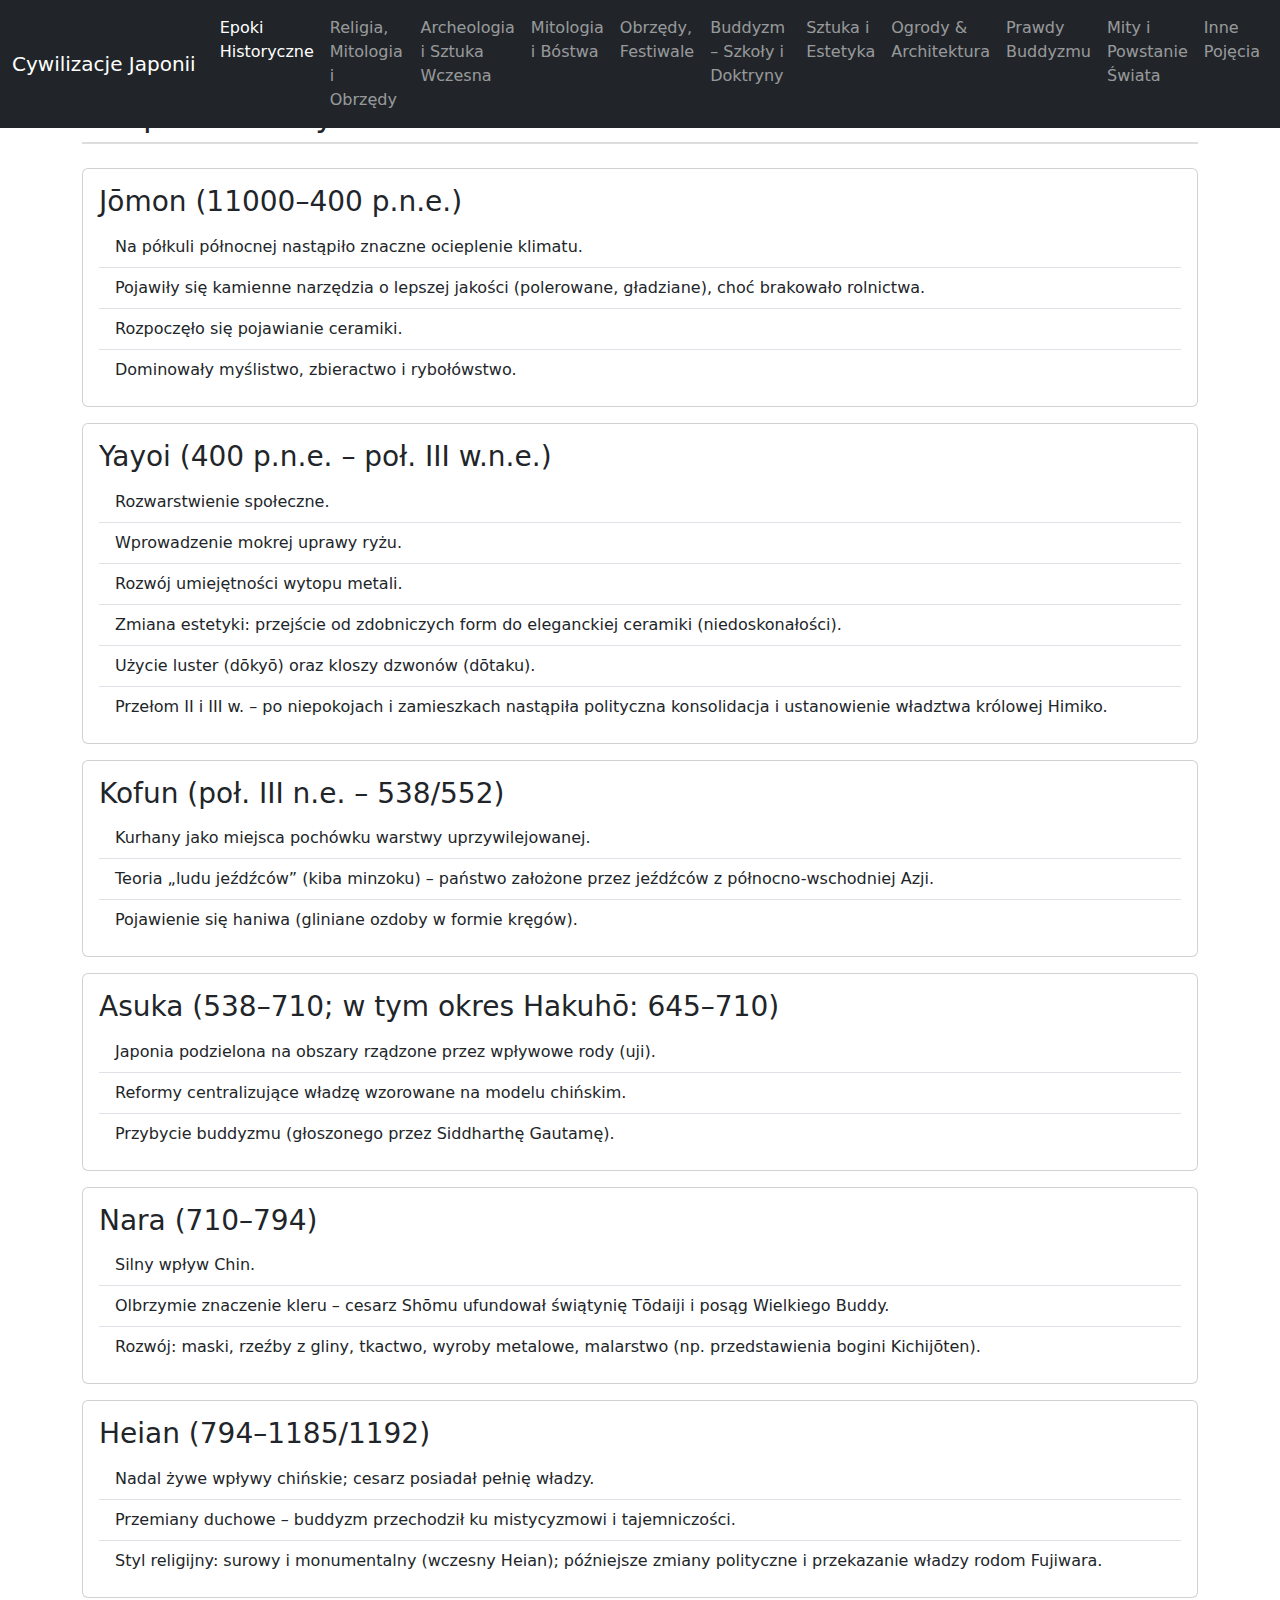
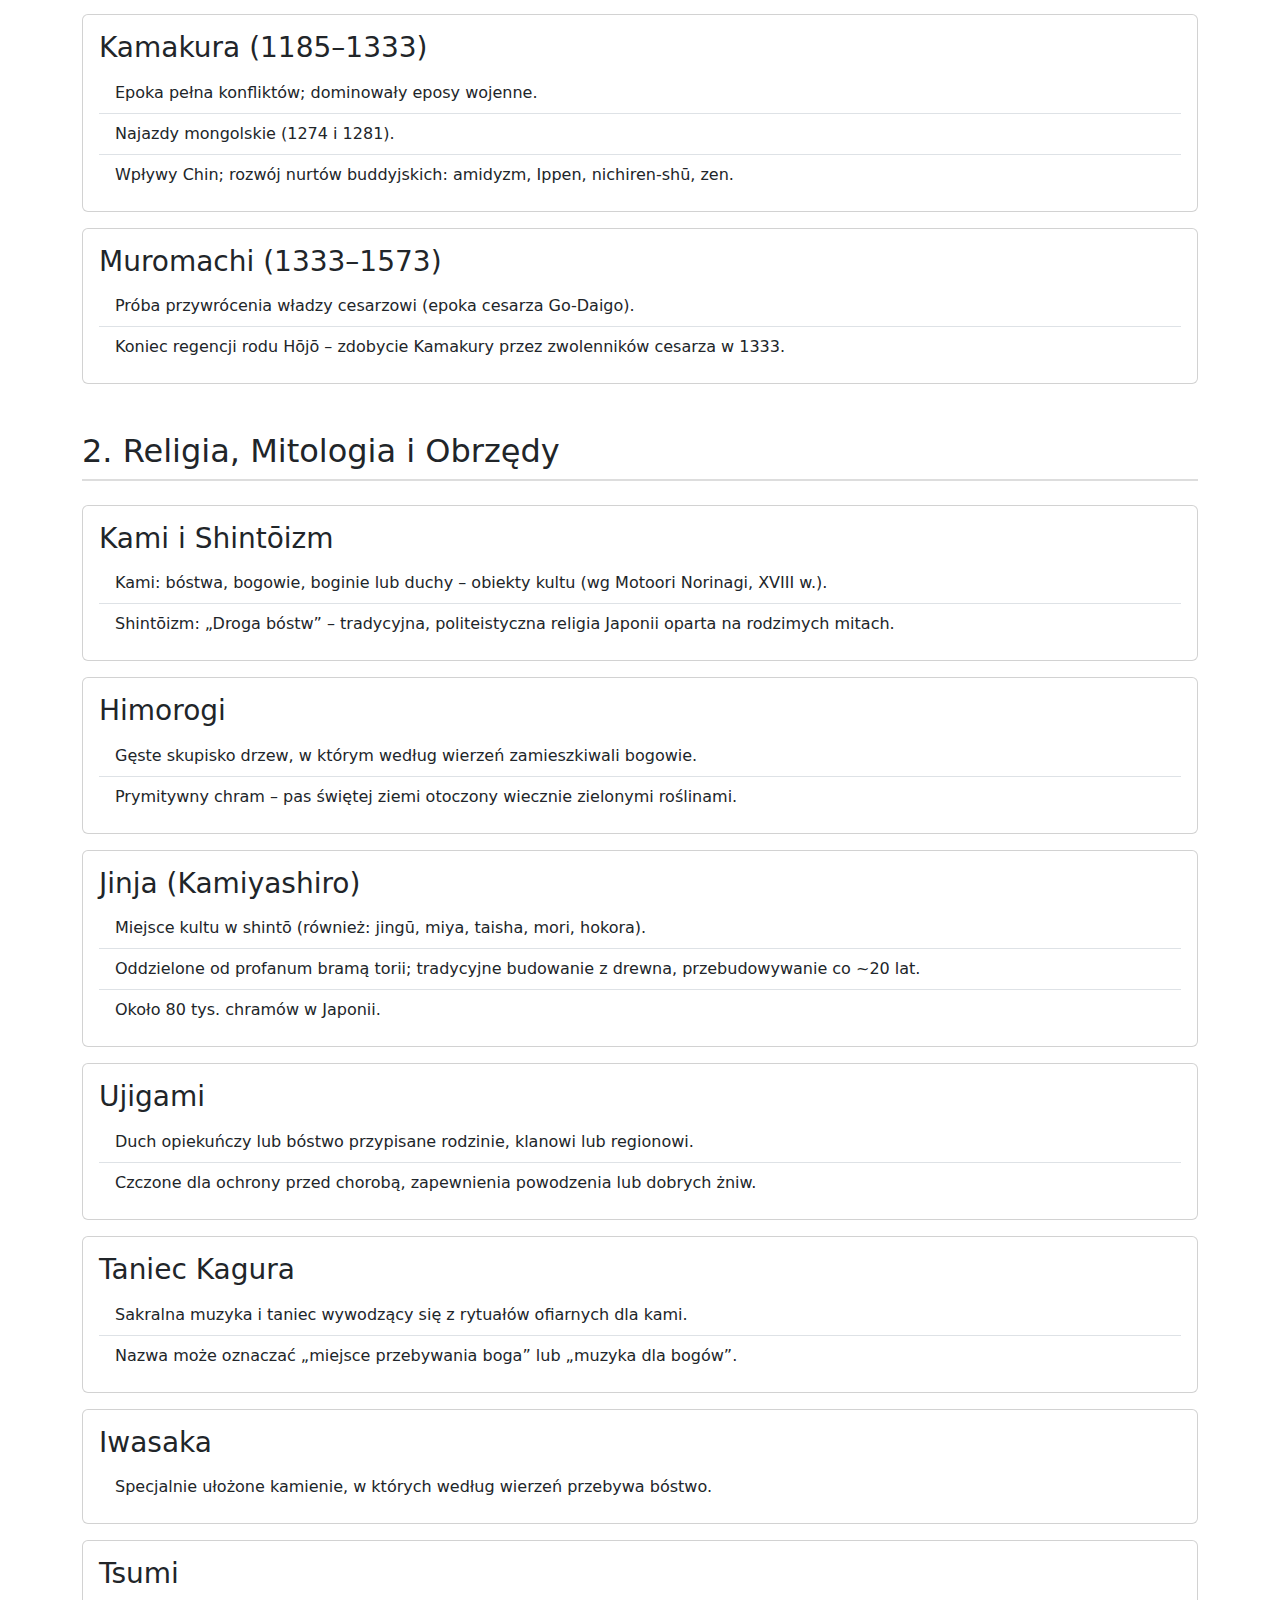
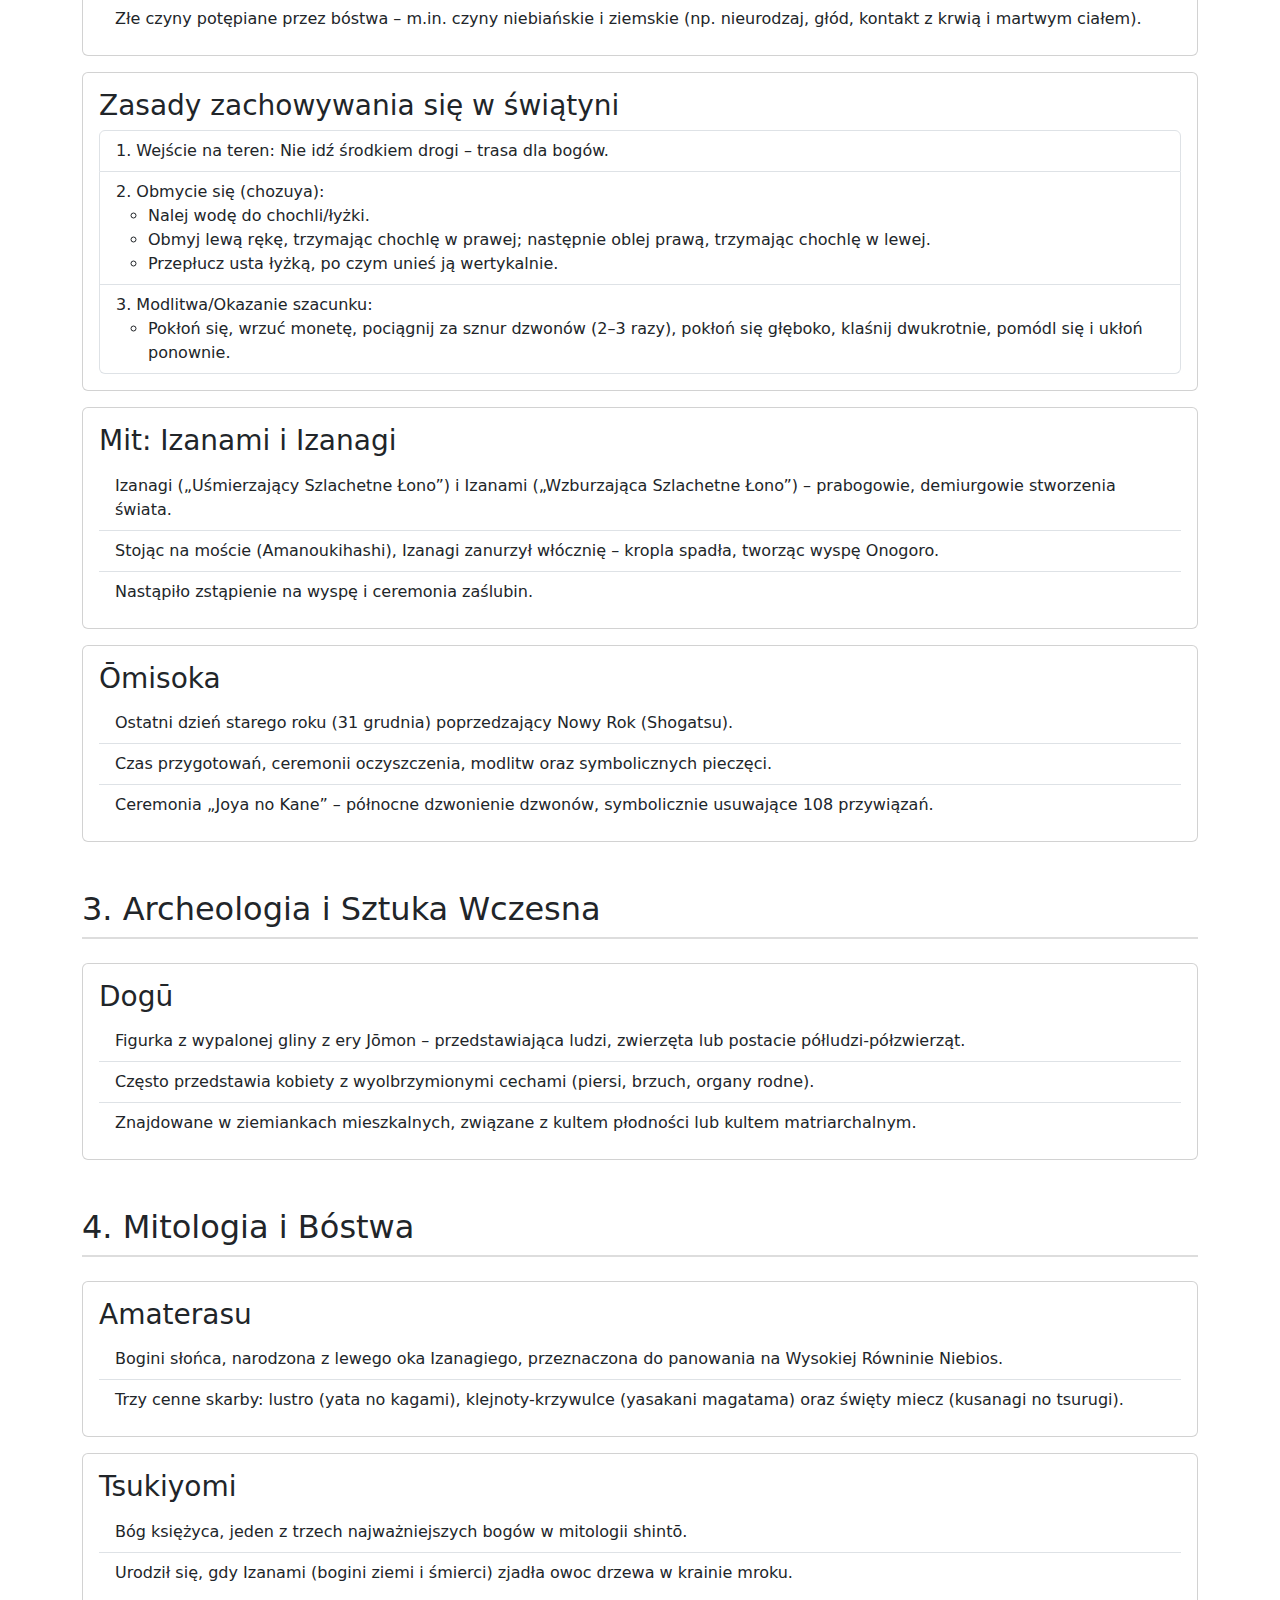
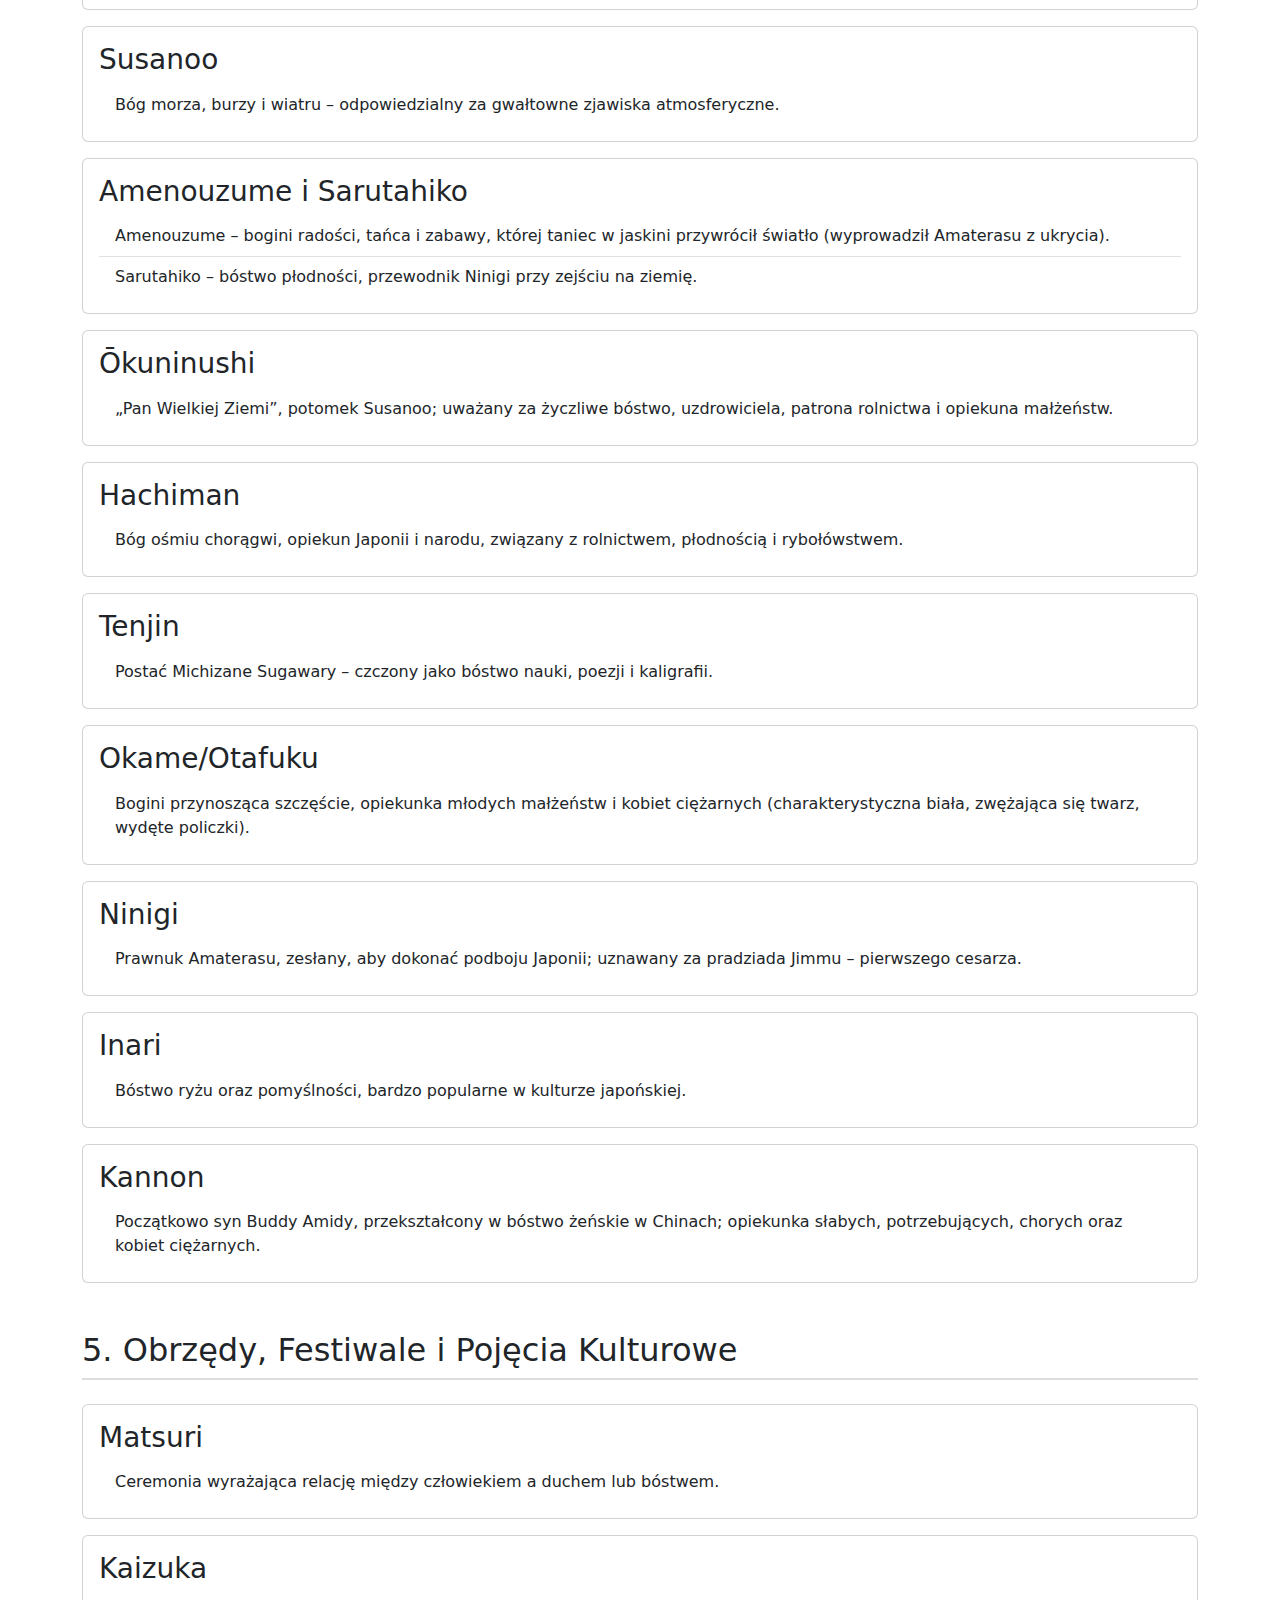
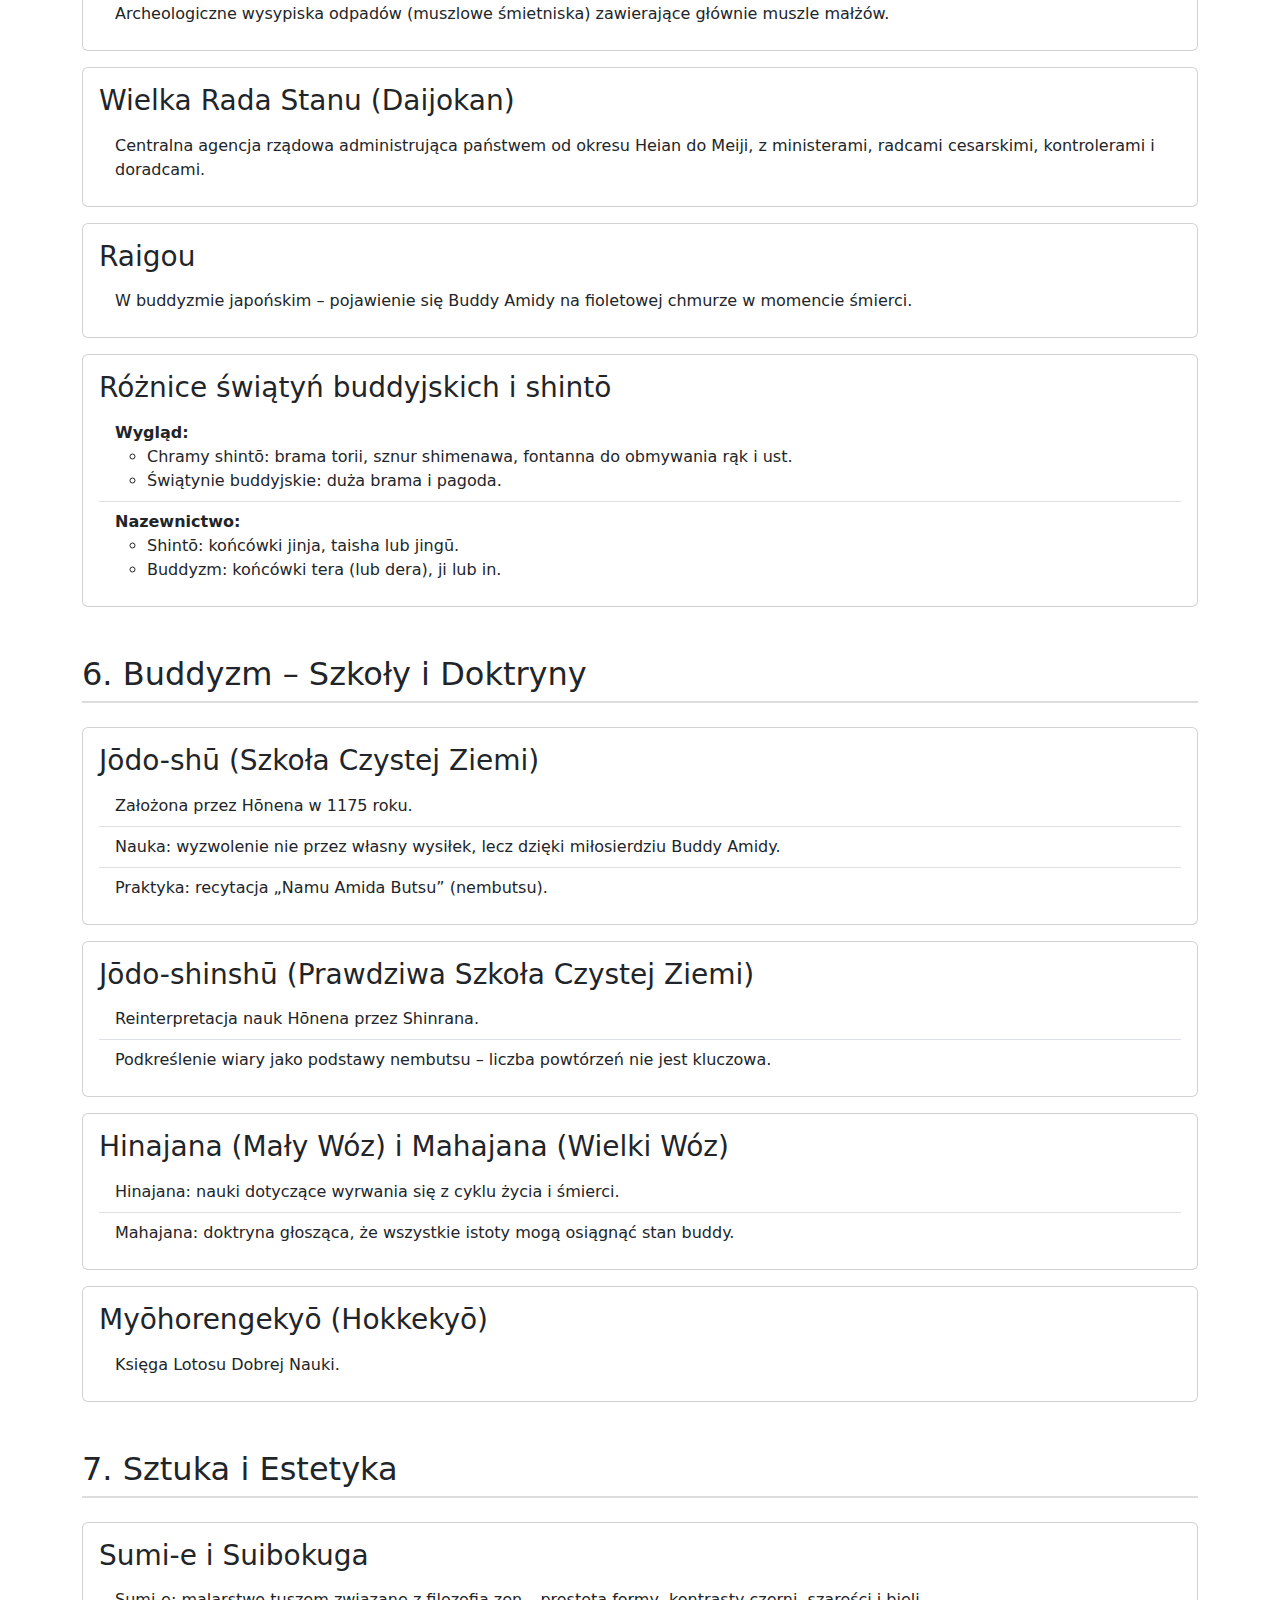
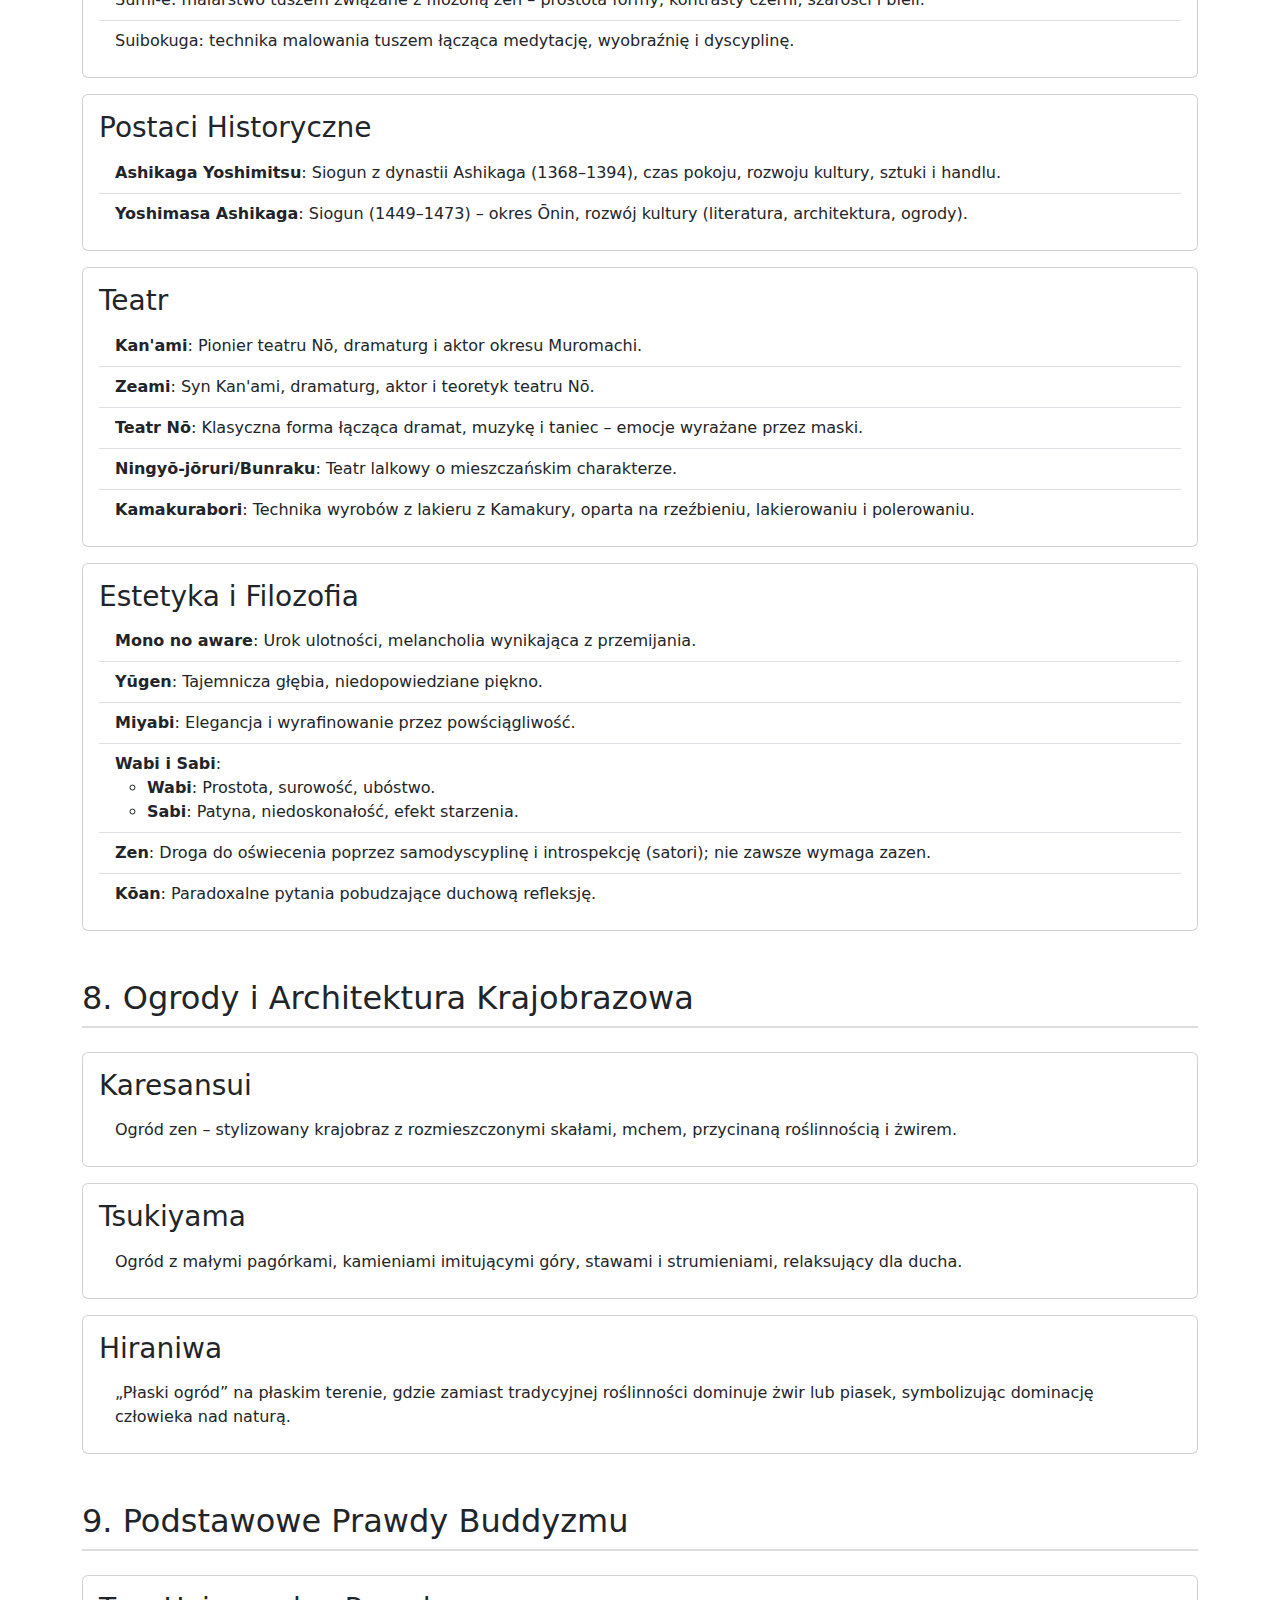
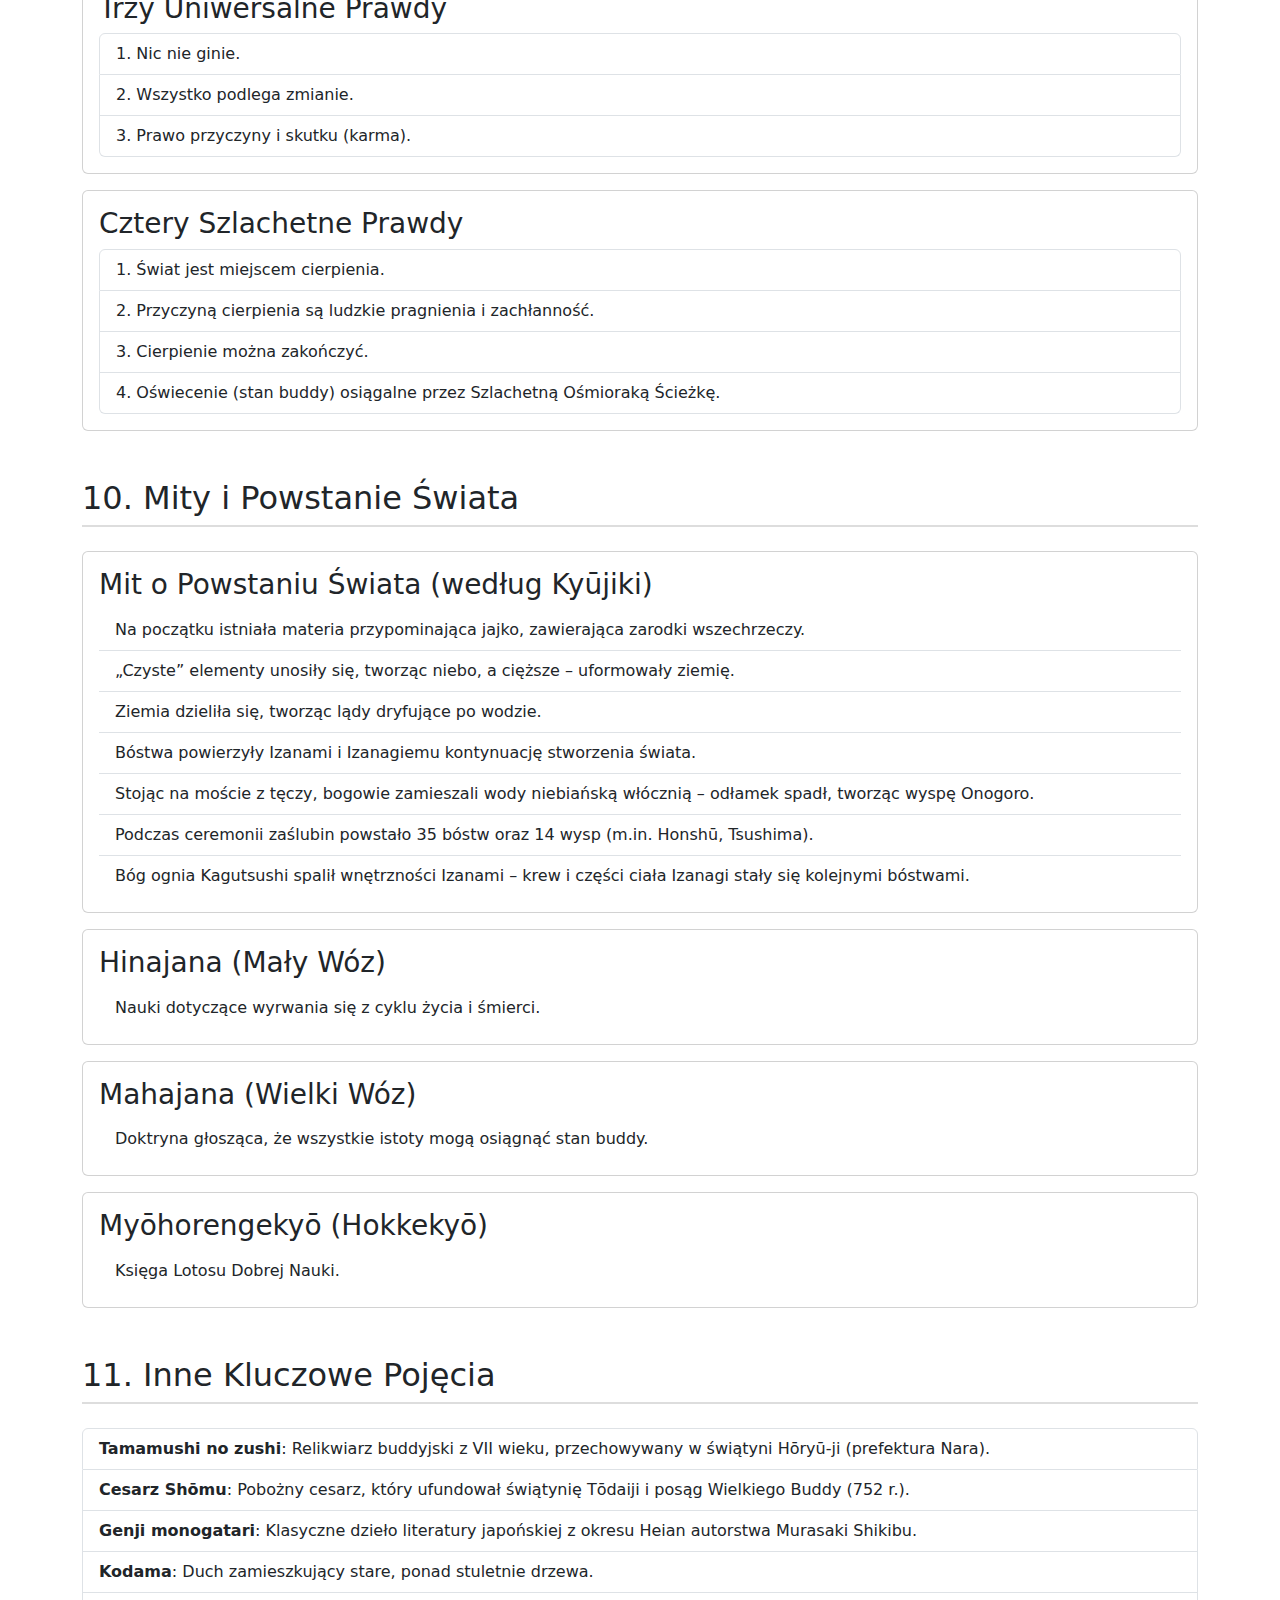
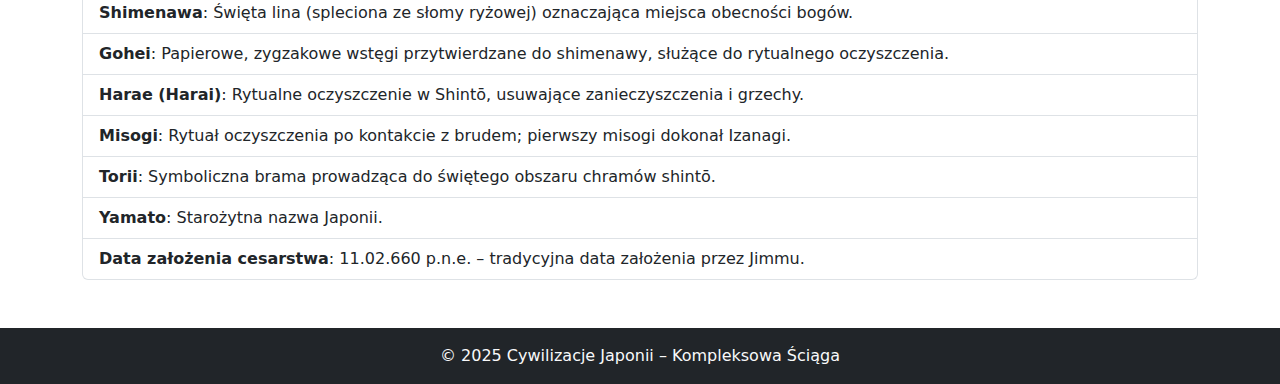
==== index.html @ 2fd83f85 "first commit" ====
<!DOCTYPE html>
<html lang="pl">
  <head>
    <meta charset="UTF-8" />
    <meta name="viewport" content="width=device-width, initial-scale=1" />
    <title>Cywilizacje Japonii – Kompleksowa Ściąga</title>
    <!-- Bootstrap CSS -->
    <link
      href="https://cdn.jsdelivr.net/npm/bootstrap@5.3.0/dist/css/bootstrap.min.css"
      rel="stylesheet"
    />
    <!-- Custom CSS -->
    <link rel="stylesheet" href="style.css" />
  </head>
  <body
    data-bs-spy="scroll"
    data-bs-target="#navbarContent"
    data-bs-offset="70"
    tabindex="0"
  >
    <!-- Nawigacja -->
    <nav class="navbar navbar-expand-lg navbar-dark bg-dark fixed-top">
      <div class="container-fluid">
        <a class="navbar-brand" href="#">Cywilizacje Japonii</a>
        <button
          class="navbar-toggler"
          type="button"
          data-bs-toggle="collapse"
          data-bs-target="#navbarContent"
          aria-controls="navbarContent"
          aria-expanded="false"
          aria-label="Toggle navigation"
        >
          <span class="navbar-toggler-icon"></span>
        </button>
        <div class="collapse navbar-collapse" id="navbarContent">
          <ul class="navbar-nav me-auto mb-2 mb-lg-0">
            <li class="nav-item">
              <a class="nav-link" href="#epoki-historyczne"
                >Epoki Historyczne</a
              >
            </li>
            <li class="nav-item">
              <a class="nav-link" href="#religia-mitologia-obrezy"
                >Religia, Mitologia i Obrzędy</a
              >
            </li>
            <li class="nav-item">
              <a class="nav-link" href="#archeologia-sztuka"
                >Archeologia i Sztuka Wczesna</a
              >
            </li>
            <li class="nav-item">
              <a class="nav-link" href="#mitologia-bostwa"
                >Mitologia i Bóstwa</a
              >
            </li>
            <li class="nav-item">
              <a class="nav-link" href="#obrezy-festiwale"
                >Obrzędy, Festiwale</a
              >
            </li>
            <li class="nav-item">
              <a class="nav-link" href="#buddyzm-szkoly"
                >Buddyzm – Szkoły i Doktryny</a
              >
            </li>
            <li class="nav-item">
              <a class="nav-link" href="#sztuka-estetyka">Sztuka i Estetyka</a>
            </li>
            <li class="nav-item">
              <a class="nav-link" href="#ogrody-architektura"
                >Ogrody &amp; Architektura</a
              >
            </li>
            <li class="nav-item">
              <a class="nav-link" href="#podstawowe-prawdy">Prawdy Buddyzmu</a>
            </li>
            <li class="nav-item">
              <a class="nav-link" href="#mity-powstanie"
                >Mity i Powstanie Świata</a
              >
            </li>
            <li class="nav-item">
              <a class="nav-link" href="#inne-pojecia">Inne Pojęcia</a>
            </li>
          </ul>
        </div>
      </div>
    </nav>

    <!-- Główna zawartość -->
    <main class="container my-5 pt-5">
      <!-- 1. Epoki Historyczne -->
      <section id="epoki-historyczne" class="mb-5">
        <h2 class="mb-4">1. Epoki Historyczne</h2>

        <div class="card mb-3" id="jomon">
          <div class="card-body">
            <h3 class="card-title">Jōmon (11000–400 p.n.e.)</h3>
            <ul class="list-group list-group-flush">
              <li class="list-group-item">
                Na półkuli północnej nastąpiło znaczne ocieplenie klimatu.
              </li>
              <li class="list-group-item">
                Pojawiły się kamienne narzędzia o lepszej jakości (polerowane,
                gładziane), choć brakowało rolnictwa.
              </li>
              <li class="list-group-item">
                Rozpoczęło się pojawianie ceramiki.
              </li>
              <li class="list-group-item">
                Dominowały myślistwo, zbieractwo i rybołówstwo.
              </li>
            </ul>
          </div>
        </div>

        <div class="card mb-3" id="yayoi">
          <div class="card-body">
            <h3 class="card-title">Yayoi (400 p.n.e. – poł. III w.n.e.)</h3>
            <ul class="list-group list-group-flush">
              <li class="list-group-item">Rozwarstwienie społeczne.</li>
              <li class="list-group-item">Wprowadzenie mokrej uprawy ryżu.</li>
              <li class="list-group-item">
                Rozwój umiejętności wytopu metali.
              </li>
              <li class="list-group-item">
                Zmiana estetyki: przejście od zdobniczych form do eleganckiej
                ceramiki (niedoskonałości).
              </li>
              <li class="list-group-item">
                Użycie luster (dōkyō) oraz kloszy dzwonów (dōtaku).
              </li>
              <li class="list-group-item">
                Przełom II i III w. – po niepokojach i zamieszkach nastąpiła
                polityczna konsolidacja i ustanowienie władztwa królowej Himiko.
              </li>
            </ul>
          </div>
        </div>

        <!-- Dodaj kolejne artykuły: Kofun, Asuka, Nara, Heian, Kamakura, Muromachi -->
        <div class="card mb-3" id="kofun">
          <div class="card-body">
            <h3 class="card-title">Kofun (poł. III n.e. – 538/552)</h3>
            <ul class="list-group list-group-flush">
              <li class="list-group-item">
                Kurhany jako miejsca pochówku warstwy uprzywilejowanej.
              </li>
              <li class="list-group-item">
                Teoria „ludu jeźdźców” (kiba minzoku) – państwo założone przez
                jeźdźców z północno-wschodniej Azji.
              </li>
              <li class="list-group-item">
                Pojawienie się haniwa (gliniane ozdoby w formie kręgów).
              </li>
            </ul>
          </div>
        </div>

        <div class="card mb-3" id="asuka">
          <div class="card-body">
            <h3 class="card-title">
              Asuka (538–710; w tym okres Hakuhō: 645–710)
            </h3>
            <ul class="list-group list-group-flush">
              <li class="list-group-item">
                Japonia podzielona na obszary rządzone przez wpływowe rody
                (uji).
              </li>
              <li class="list-group-item">
                Reformy centralizujące władzę wzorowane na modelu chińskim.
              </li>
              <li class="list-group-item">
                Przybycie buddyzmu (głoszonego przez Siddharthę Gautamę).
              </li>
            </ul>
          </div>
        </div>

        <div class="card mb-3" id="nara">
          <div class="card-body">
            <h3 class="card-title">Nara (710–794)</h3>
            <ul class="list-group list-group-flush">
              <li class="list-group-item">Silny wpływ Chin.</li>
              <li class="list-group-item">
                Olbrzymie znaczenie kleru – cesarz Shōmu ufundował świątynię
                Tōdaiji i posąg Wielkiego Buddy.
              </li>
              <li class="list-group-item">
                Rozwój: maski, rzeźby z gliny, tkactwo, wyroby metalowe,
                malarstwo (np. przedstawienia bogini Kichijōten).
              </li>
            </ul>
          </div>
        </div>

        <div class="card mb-3" id="heian">
          <div class="card-body">
            <h3 class="card-title">Heian (794–1185/1192)</h3>
            <ul class="list-group list-group-flush">
              <li class="list-group-item">
                Nadal żywe wpływy chińskie; cesarz posiadał pełnię władzy.
              </li>
              <li class="list-group-item">
                Przemiany duchowe – buddyzm przechodził ku mistycyzmowi i
                tajemniczości.
              </li>
              <li class="list-group-item">
                Styl religijny: surowy i monumentalny (wczesny Heian);
                późniejsze zmiany polityczne i przekazanie władzy rodom
                Fujiwara.
              </li>
            </ul>
          </div>
        </div>

        <div class="card mb-3" id="kamakura">
          <div class="card-body">
            <h3 class="card-title">Kamakura (1185–1333)</h3>
            <ul class="list-group list-group-flush">
              <li class="list-group-item">
                Epoka pełna konfliktów; dominowały eposy wojenne.
              </li>
              <li class="list-group-item">Najazdy mongolskie (1274 i 1281).</li>
              <li class="list-group-item">
                Wpływy Chin; rozwój nurtów buddyjskich: amidyzm, Ippen,
                nichiren-shū, zen.
              </li>
            </ul>
          </div>
        </div>

        <div class="card mb-3" id="muromachi">
          <div class="card-body">
            <h3 class="card-title">Muromachi (1333–1573)</h3>
            <ul class="list-group list-group-flush">
              <li class="list-group-item">
                Próba przywrócenia władzy cesarzowi (epoka cesarza Go-Daigo).
              </li>
              <li class="list-group-item">
                Koniec regencji rodu Hōjō – zdobycie Kamakury przez zwolenników
                cesarza w 1333.
              </li>
            </ul>
          </div>
        </div>
      </section>

      <!-- 2. Religia, Mitologia i Obrzędy -->
      <section id="religia-mitologia-obrezy" class="mb-5">
        <h2 class="mb-4">2. Religia, Mitologia i Obrzędy</h2>

        <div class="card mb-3" id="kami-shintoizm">
          <div class="card-body">
            <h3 class="card-title">Kami i Shintōizm</h3>
            <ul class="list-group list-group-flush">
              <li class="list-group-item">
                Kami: bóstwa, bogowie, boginie lub duchy – obiekty kultu (wg
                Motoori Norinagi, XVIII w.).
              </li>
              <li class="list-group-item">
                Shintōizm: „Droga bóstw” – tradycyjna, politeistyczna religia
                Japonii oparta na rodzimych mitach.
              </li>
            </ul>
          </div>
        </div>

        <div class="card mb-3" id="himorogi">
          <div class="card-body">
            <h3 class="card-title">Himorogi</h3>
            <ul class="list-group list-group-flush">
              <li class="list-group-item">
                Gęste skupisko drzew, w którym według wierzeń zamieszkiwali
                bogowie.
              </li>
              <li class="list-group-item">
                Prymitywny chram – pas świętej ziemi otoczony wiecznie zielonymi
                roślinami.
              </li>
            </ul>
          </div>
        </div>

        <div class="card mb-3" id="jinja">
          <div class="card-body">
            <h3 class="card-title">Jinja (Kamiyashiro)</h3>
            <ul class="list-group list-group-flush">
              <li class="list-group-item">
                Miejsce kultu w shintō (również: jingū, miya, taisha, mori,
                hokora).
              </li>
              <li class="list-group-item">
                Oddzielone od profanum bramą torii; tradycyjne budowanie z
                drewna, przebudowywanie co ~20 lat.
              </li>
              <li class="list-group-item">Około 80 tys. chramów w Japonii.</li>
            </ul>
          </div>
        </div>

        <div class="card mb-3" id="ujigami">
          <div class="card-body">
            <h3 class="card-title">Ujigami</h3>
            <ul class="list-group list-group-flush">
              <li class="list-group-item">
                Duch opiekuńczy lub bóstwo przypisane rodzinie, klanowi lub
                regionowi.
              </li>
              <li class="list-group-item">
                Czczone dla ochrony przed chorobą, zapewnienia powodzenia lub
                dobrych żniw.
              </li>
            </ul>
          </div>
        </div>

        <div class="card mb-3" id="kagura">
          <div class="card-body">
            <h3 class="card-title">Taniec Kagura</h3>
            <ul class="list-group list-group-flush">
              <li class="list-group-item">
                Sakralna muzyka i taniec wywodzący się z rytuałów ofiarnych dla
                kami.
              </li>
              <li class="list-group-item">
                Nazwa może oznaczać „miejsce przebywania boga” lub „muzyka dla
                bogów”.
              </li>
            </ul>
          </div>
        </div>

        <div class="card mb-3" id="iwasaka">
          <div class="card-body">
            <h3 class="card-title">Iwasaka</h3>
            <ul class="list-group list-group-flush">
              <li class="list-group-item">
                Specjalnie ułożone kamienie, w których według wierzeń przebywa
                bóstwo.
              </li>
            </ul>
          </div>
        </div>

        <div class="card mb-3" id="tsumi">
          <div class="card-body">
            <h3 class="card-title">Tsumi</h3>
            <ul class="list-group list-group-flush">
              <li class="list-group-item">
                Złe czyny potępiane przez bóstwa – m.in. czyny niebiańskie i
                ziemskie (np. nieurodzaj, głód, kontakt z krwią i martwym
                ciałem).
              </li>
            </ul>
          </div>
        </div>

        <div class="card mb-3" id="zasady">
          <div class="card-body">
            <h3 class="card-title">Zasady zachowywania się w świątyni</h3>
            <ol class="list-group list-group-numbered">
              <li class="list-group-item">
                Wejście na teren: Nie idź środkiem drogi – trasa dla bogów.
              </li>
              <li class="list-group-item">
                Obmycie się (chozuya):
                <ul>
                  <li>Nalej wodę do chochli/łyżki.</li>
                  <li>
                    Obmyj lewą rękę, trzymając chochlę w prawej; następnie oblej
                    prawą, trzymając chochlę w lewej.
                  </li>
                  <li>Przepłucz usta łyżką, po czym unieś ją wertykalnie.</li>
                </ul>
              </li>
              <li class="list-group-item">
                Modlitwa/Okazanie szacunku:
                <ul>
                  <li>
                    Pokłoń się, wrzuć monetę, pociągnij za sznur dzwonów (2–3
                    razy), pokłoń się głęboko, klaśnij dwukrotnie, pomódl się i
                    ukłoń ponownie.
                  </li>
                </ul>
              </li>
            </ol>
          </div>
        </div>

        <div class="card mb-3" id="mit-izanami-izanagi">
          <div class="card-body">
            <h3 class="card-title">Mit: Izanami i Izanagi</h3>
            <ul class="list-group list-group-flush">
              <li class="list-group-item">
                Izanagi („Uśmierzający Szlachetne Łono”) i Izanami („Wzburzająca
                Szlachetne Łono”) – prabogowie, demiurgowie stworzenia świata.
              </li>
              <li class="list-group-item">
                Stojąc na moście (Amanoukihashi), Izanagi zanurzył włócznię –
                kropla spadła, tworząc wyspę Onogoro.
              </li>
              <li class="list-group-item">
                Nastąpiło zstąpienie na wyspę i ceremonia zaślubin.
              </li>
            </ul>
          </div>
        </div>

        <div class="card mb-3" id="omisoka">
          <div class="card-body">
            <h3 class="card-title">Ōmisoka</h3>
            <ul class="list-group list-group-flush">
              <li class="list-group-item">
                Ostatni dzień starego roku (31 grudnia) poprzedzający Nowy Rok
                (Shogatsu).
              </li>
              <li class="list-group-item">
                Czas przygotowań, ceremonii oczyszczenia, modlitw oraz
                symbolicznych pieczęci.
              </li>
              <li class="list-group-item">
                Ceremonia „Joya no Kane” – północne dzwonienie dzwonów,
                symbolicznie usuwające 108 przywiązań.
              </li>
            </ul>
          </div>
        </div>
      </section>

      <!-- 3. Archeologia i Sztuka Wczesna -->
      <section id="archeologia-sztuka" class="mb-5">
        <h2 class="mb-4">3. Archeologia i Sztuka Wczesna</h2>

        <div class="card mb-3" id="dogu">
          <div class="card-body">
            <h3 class="card-title">Dogū</h3>
            <ul class="list-group list-group-flush">
              <li class="list-group-item">
                Figurka z wypalonej gliny z ery Jōmon – przedstawiająca ludzi,
                zwierzęta lub postacie półludzi-półzwierząt.
              </li>
              <li class="list-group-item">
                Często przedstawia kobiety z wyolbrzymionymi cechami (piersi,
                brzuch, organy rodne).
              </li>
              <li class="list-group-item">
                Znajdowane w ziemiankach mieszkalnych, związane z kultem
                płodności lub kultem matriarchalnym.
              </li>
            </ul>
          </div>
        </div>
      </section>

      <!-- 4. Mitologia i Bóstwa -->
      <section id="mitologia-bostwa" class="mb-5">
        <h2 class="mb-4">4. Mitologia i Bóstwa</h2>

        <div class="card mb-3" id="amaterasu">
          <div class="card-body">
            <h3 class="card-title">Amaterasu</h3>
            <ul class="list-group list-group-flush">
              <li class="list-group-item">
                Bogini słońca, narodzona z lewego oka Izanagiego, przeznaczona
                do panowania na Wysokiej Równinie Niebios.
              </li>
              <li class="list-group-item">
                Trzy cenne skarby: lustro (yata no kagami), klejnoty-krzywulce
                (yasakani magatama) oraz święty miecz (kusanagi no tsurugi).
              </li>
            </ul>
          </div>
        </div>

        <div class="card mb-3" id="tsukiyomi">
          <div class="card-body">
            <h3 class="card-title">Tsukiyomi</h3>
            <ul class="list-group list-group-flush">
              <li class="list-group-item">
                Bóg księżyca, jeden z trzech najważniejszych bogów w mitologii
                shintō.
              </li>
              <li class="list-group-item">
                Urodził się, gdy Izanami (bogini ziemi i śmierci) zjadła owoc
                drzewa w krainie mroku.
              </li>
            </ul>
          </div>
        </div>

        <div class="card mb-3" id="susanoo">
          <div class="card-body">
            <h3 class="card-title">Susanoo</h3>
            <ul class="list-group list-group-flush">
              <li class="list-group-item">
                Bóg morza, burzy i wiatru – odpowiedzialny za gwałtowne zjawiska
                atmosferyczne.
              </li>
            </ul>
          </div>
        </div>

        <div class="card mb-3" id="amenouzume-sarutahiko">
          <div class="card-body">
            <h3 class="card-title">Amenouzume i Sarutahiko</h3>
            <ul class="list-group list-group-flush">
              <li class="list-group-item">
                Amenouzume – bogini radości, tańca i zabawy, której taniec w
                jaskini przywrócił światło (wyprowadził Amaterasu z ukrycia).
              </li>
              <li class="list-group-item">
                Sarutahiko – bóstwo płodności, przewodnik Ninigi przy zejściu na
                ziemię.
              </li>
            </ul>
          </div>
        </div>

        <div class="card mb-3" id="okuninushi">
          <div class="card-body">
            <h3 class="card-title">Ōkuninushi</h3>
            <ul class="list-group list-group-flush">
              <li class="list-group-item">
                „Pan Wielkiej Ziemi”, potomek Susanoo; uważany za życzliwe
                bóstwo, uzdrowiciela, patrona rolnictwa i opiekuna małżeństw.
              </li>
            </ul>
          </div>
        </div>

        <div class="card mb-3" id="hachiman">
          <div class="card-body">
            <h3 class="card-title">Hachiman</h3>
            <ul class="list-group list-group-flush">
              <li class="list-group-item">
                Bóg ośmiu chorągwi, opiekun Japonii i narodu, związany z
                rolnictwem, płodnością i rybołówstwem.
              </li>
            </ul>
          </div>
        </div>

        <div class="card mb-3" id="tenjin">
          <div class="card-body">
            <h3 class="card-title">Tenjin</h3>
            <ul class="list-group list-group-flush">
              <li class="list-group-item">
                Postać Michizane Sugawary – czczony jako bóstwo nauki, poezji i
                kaligrafii.
              </li>
            </ul>
          </div>
        </div>

        <div class="card mb-3" id="okame-otafuku">
          <div class="card-body">
            <h3 class="card-title">Okame/Otafuku</h3>
            <ul class="list-group list-group-flush">
              <li class="list-group-item">
                Bogini przynosząca szczęście, opiekunka młodych małżeństw i
                kobiet ciężarnych (charakterystyczna biała, zwężająca się twarz,
                wydęte policzki).
              </li>
            </ul>
          </div>
        </div>

        <div class="card mb-3" id="ninigi">
          <div class="card-body">
            <h3 class="card-title">Ninigi</h3>
            <ul class="list-group list-group-flush">
              <li class="list-group-item">
                Prawnuk Amaterasu, zesłany, aby dokonać podboju Japonii;
                uznawany za pradziada Jimmu – pierwszego cesarza.
              </li>
            </ul>
          </div>
        </div>

        <div class="card mb-3" id="inari">
          <div class="card-body">
            <h3 class="card-title">Inari</h3>
            <ul class="list-group list-group-flush">
              <li class="list-group-item">
                Bóstwo ryżu oraz pomyślności, bardzo popularne w kulturze
                japońskiej.
              </li>
            </ul>
          </div>
        </div>

        <div class="card mb-3" id="kannon">
          <div class="card-body">
            <h3 class="card-title">Kannon</h3>
            <ul class="list-group list-group-flush">
              <li class="list-group-item">
                Początkowo syn Buddy Amidy, przekształcony w bóstwo żeńskie w
                Chinach; opiekunka słabych, potrzebujących, chorych oraz kobiet
                ciężarnych.
              </li>
            </ul>
          </div>
        </div>
      </section>

      <!-- 5. Obrzędy, Festiwale i Pojęcia Kulturowe -->
      <section id="obrezy-festiwale" class="mb-5">
        <h2 class="mb-4">5. Obrzędy, Festiwale i Pojęcia Kulturowe</h2>

        <div class="card mb-3" id="matsuri">
          <div class="card-body">
            <h3 class="card-title">Matsuri</h3>
            <ul class="list-group list-group-flush">
              <li class="list-group-item">
                Ceremonia wyrażająca relację między człowiekiem a duchem lub
                bóstwem.
              </li>
            </ul>
          </div>
        </div>

        <div class="card mb-3" id="kaizuka">
          <div class="card-body">
            <h3 class="card-title">Kaizuka</h3>
            <ul class="list-group list-group-flush">
              <li class="list-group-item">
                Archeologiczne wysypiska odpadów (muszlowe śmietniska)
                zawierające głównie muszle małżów.
              </li>
            </ul>
          </div>
        </div>

        <div class="card mb-3" id="daijokan">
          <div class="card-body">
            <h3 class="card-title">Wielka Rada Stanu (Daijokan)</h3>
            <ul class="list-group list-group-flush">
              <li class="list-group-item">
                Centralna agencja rządowa administrująca państwem od okresu
                Heian do Meiji, z ministerami, radcami cesarskimi, kontrolerami
                i doradcami.
              </li>
            </ul>
          </div>
        </div>

        <div class="card mb-3" id="raigou">
          <div class="card-body">
            <h3 class="card-title">Raigou</h3>
            <ul class="list-group list-group-flush">
              <li class="list-group-item">
                W buddyzmie japońskim – pojawienie się Buddy Amidy na fioletowej
                chmurze w momencie śmierci.
              </li>
            </ul>
          </div>
        </div>

        <div class="card mb-3" id="roznice-swiatyn">
          <div class="card-body">
            <h3 class="card-title">Różnice świątyń buddyjskich i shintō</h3>
            <ul class="list-group list-group-flush">
              <li class="list-group-item">
                <strong>Wygląd:</strong>
                <ul>
                  <li>
                    Chramy shintō: brama torii, sznur shimenawa, fontanna do
                    obmywania rąk i ust.
                  </li>
                  <li>Świątynie buddyjskie: duża brama i pagoda.</li>
                </ul>
              </li>
              <li class="list-group-item">
                <strong>Nazewnictwo:</strong>
                <ul>
                  <li>Shintō: końcówki jinja, taisha lub jingū.</li>
                  <li>Buddyzm: końcówki tera (lub dera), ji lub in.</li>
                </ul>
              </li>
            </ul>
          </div>
        </div>
      </section>

      <!-- 6. Buddyzm – Szkoły i Doktryny -->
      <section id="buddyzm-szkoly" class="mb-5">
        <h2 class="mb-4">6. Buddyzm – Szkoły i Doktryny</h2>

        <div class="card mb-3" id="jodo-shu">
          <div class="card-body">
            <h3 class="card-title">Jōdo-shū (Szkoła Czystej Ziemi)</h3>
            <ul class="list-group list-group-flush">
              <li class="list-group-item">
                Założona przez Hōnena w 1175 roku.
              </li>
              <li class="list-group-item">
                Nauka: wyzwolenie nie przez własny wysiłek, lecz dzięki
                miłosierdziu Buddy Amidy.
              </li>
              <li class="list-group-item">
                Praktyka: recytacja „Namu Amida Butsu” (nembutsu).
              </li>
            </ul>
          </div>
        </div>

        <div class="card mb-3" id="jodo-shinshu">
          <div class="card-body">
            <h3 class="card-title">
              Jōdo-shinshū (Prawdziwa Szkoła Czystej Ziemi)
            </h3>
            <ul class="list-group list-group-flush">
              <li class="list-group-item">
                Reinterpretacja nauk Hōnena przez Shinrana.
              </li>
              <li class="list-group-item">
                Podkreślenie wiary jako podstawy nembutsu – liczba powtórzeń nie
                jest kluczowa.
              </li>
            </ul>
          </div>
        </div>

        <div class="card mb-3" id="hinajana-mahajana">
          <div class="card-body">
            <h3 class="card-title">
              Hinajana (Mały Wóz) i Mahajana (Wielki Wóz)
            </h3>
            <ul class="list-group list-group-flush">
              <li class="list-group-item">
                Hinajana: nauki dotyczące wyrwania się z cyklu życia i śmierci.
              </li>
              <li class="list-group-item">
                Mahajana: doktryna głosząca, że wszystkie istoty mogą osiągnąć
                stan buddy.
              </li>
            </ul>
          </div>
        </div>

        <div class="card mb-3" id="myohorengekyo">
          <div class="card-body">
            <h3 class="card-title">Myōhorengekyō (Hokkekyō)</h3>
            <ul class="list-group list-group-flush">
              <li class="list-group-item">Księga Lotosu Dobrej Nauki.</li>
            </ul>
          </div>
        </div>
      </section>

      <!-- 7. Sztuka i Estetyka -->
      <section id="sztuka-estetyka" class="mb-5">
        <h2 class="mb-4">7. Sztuka i Estetyka</h2>

        <div class="card mb-3" id="sumi-e">
          <div class="card-body">
            <h3 class="card-title">Sumi-e i Suibokuga</h3>
            <ul class="list-group list-group-flush">
              <li class="list-group-item">
                Sumi-e: malarstwo tuszem związane z filozofią zen – prostota
                formy, kontrasty czerni, szarości i bieli.
              </li>
              <li class="list-group-item">
                Suibokuga: technika malowania tuszem łącząca medytację,
                wyobraźnię i dyscyplinę.
              </li>
            </ul>
          </div>
        </div>

        <div class="card mb-3" id="postaci-historyczne">
          <div class="card-body">
            <h3 class="card-title">Postaci Historyczne</h3>
            <ul class="list-group list-group-flush">
              <li class="list-group-item">
                <strong>Ashikaga Yoshimitsu</strong>: Siogun z dynastii Ashikaga
                (1368–1394), czas pokoju, rozwoju kultury, sztuki i handlu.
              </li>
              <li class="list-group-item">
                <strong>Yoshimasa Ashikaga</strong>: Siogun (1449–1473) – okres
                Ōnin, rozwój kultury (literatura, architektura, ogrody).
              </li>
            </ul>
          </div>
        </div>

        <div class="card mb-3" id="teatr">
          <div class="card-body">
            <h3 class="card-title">Teatr</h3>
            <ul class="list-group list-group-flush">
              <li class="list-group-item">
                <strong>Kan'ami</strong>: Pionier teatru Nō, dramaturg i aktor
                okresu Muromachi.
              </li>
              <li class="list-group-item">
                <strong>Zeami</strong>: Syn Kan'ami, dramaturg, aktor i teoretyk
                teatru Nō.
              </li>
              <li class="list-group-item">
                <strong>Teatr Nō</strong>: Klasyczna forma łącząca dramat,
                muzykę i taniec – emocje wyrażane przez maski.
              </li>
              <li class="list-group-item">
                <strong>Ningyō-jōruri/Bunraku</strong>: Teatr lalkowy o
                mieszczańskim charakterze.
              </li>
              <li class="list-group-item">
                <strong>Kamakurabori</strong>: Technika wyrobów z lakieru z
                Kamakury, oparta na rzeźbieniu, lakierowaniu i polerowaniu.
              </li>
            </ul>
          </div>
        </div>

        <div class="card mb-3" id="estetyka-filozofia">
          <div class="card-body">
            <h3 class="card-title">Estetyka i Filozofia</h3>
            <ul class="list-group list-group-flush">
              <li class="list-group-item">
                <strong>Mono no aware</strong>: Urok ulotności, melancholia
                wynikająca z przemijania.
              </li>
              <li class="list-group-item">
                <strong>Yūgen</strong>: Tajemnicza głębia, niedopowiedziane
                piękno.
              </li>
              <li class="list-group-item">
                <strong>Miyabi</strong>: Elegancja i wyrafinowanie przez
                powściągliwość.
              </li>
              <li class="list-group-item">
                <strong>Wabi i Sabi</strong>:
                <ul>
                  <li><strong>Wabi</strong>: Prostota, surowość, ubóstwo.</li>
                  <li>
                    <strong>Sabi</strong>: Patyna, niedoskonałość, efekt
                    starzenia.
                  </li>
                </ul>
              </li>
              <li class="list-group-item">
                <strong>Zen</strong>: Droga do oświecenia poprzez samodyscyplinę
                i introspekcję (satori); nie zawsze wymaga zazen.
              </li>
              <li class="list-group-item">
                <strong>Kōan</strong>: Paradoxalne pytania pobudzające duchową
                refleksję.
              </li>
            </ul>
          </div>
        </div>
      </section>

      <!-- 8. Ogrody i Architektura Krajobrazowa -->
      <section id="ogrody-architektura" class="mb-5">
        <h2 class="mb-4">8. Ogrody i Architektura Krajobrazowa</h2>

        <div class="card mb-3" id="karesansui">
          <div class="card-body">
            <h3 class="card-title">Karesansui</h3>
            <ul class="list-group list-group-flush">
              <li class="list-group-item">
                Ogród zen – stylizowany krajobraz z rozmieszczonymi skałami,
                mchem, przycinaną roślinnością i żwirem.
              </li>
            </ul>
          </div>
        </div>

        <div class="card mb-3" id="tsukiyama">
          <div class="card-body">
            <h3 class="card-title">Tsukiyama</h3>
            <ul class="list-group list-group-flush">
              <li class="list-group-item">
                Ogród z małymi pagórkami, kamieniami imitującymi góry, stawami i
                strumieniami, relaksujący dla ducha.
              </li>
            </ul>
          </div>
        </div>

        <div class="card mb-3" id="hiraniwa">
          <div class="card-body">
            <h3 class="card-title">Hiraniwa</h3>
            <ul class="list-group list-group-flush">
              <li class="list-group-item">
                „Płaski ogród” na płaskim terenie, gdzie zamiast tradycyjnej
                roślinności dominuje żwir lub piasek, symbolizując dominację
                człowieka nad naturą.
              </li>
            </ul>
          </div>
        </div>
      </section>

      <!-- 9. Podstawowe Prawdy Buddyzmu -->
      <section id="podstawowe-prawdy" class="mb-5">
        <h2 class="mb-4">9. Podstawowe Prawdy Buddyzmu</h2>

        <div class="card mb-3" id="trzy-universalne">
          <div class="card-body">
            <h3 class="card-title">Trzy Uniwersalne Prawdy</h3>
            <ol class="list-group list-group-numbered">
              <li class="list-group-item">Nic nie ginie.</li>
              <li class="list-group-item">Wszystko podlega zmianie.</li>
              <li class="list-group-item">Prawo przyczyny i skutku (karma).</li>
            </ol>
          </div>
        </div>

        <div class="card mb-3" id="cztery-szlachetne">
          <div class="card-body">
            <h3 class="card-title">Cztery Szlachetne Prawdy</h3>
            <ol class="list-group list-group-numbered">
              <li class="list-group-item">Świat jest miejscem cierpienia.</li>
              <li class="list-group-item">
                Przyczyną cierpienia są ludzkie pragnienia i zachłanność.
              </li>
              <li class="list-group-item">Cierpienie można zakończyć.</li>
              <li class="list-group-item">
                Oświecenie (stan buddy) osiągalne przez Szlachetną Ośmioraką
                Ścieżkę.
              </li>
            </ol>
          </div>
        </div>
      </section>

      <!-- 10. Mity i Powstanie Świata -->
      <section id="mity-powstanie" class="mb-5">
        <h2 class="mb-4">10. Mity i Powstanie Świata</h2>

        <div class="card mb-3" id="mit-powstania">
          <div class="card-body">
            <h3 class="card-title">Mit o Powstaniu Świata (według Kyūjiki)</h3>
            <ul class="list-group list-group-flush">
              <li class="list-group-item">
                Na początku istniała materia przypominająca jajko, zawierająca
                zarodki wszechrzeczy.
              </li>
              <li class="list-group-item">
                „Czyste” elementy unosiły się, tworząc niebo, a cięższe –
                uformowały ziemię.
              </li>
              <li class="list-group-item">
                Ziemia dzieliła się, tworząc lądy dryfujące po wodzie.
              </li>
              <li class="list-group-item">
                Bóstwa powierzyły Izanami i Izanagiemu kontynuację stworzenia
                świata.
              </li>
              <li class="list-group-item">
                Stojąc na moście z tęczy, bogowie zamieszali wody niebiańską
                włócznią – odłamek spadł, tworząc wyspę Onogoro.
              </li>
              <li class="list-group-item">
                Podczas ceremonii zaślubin powstało 35 bóstw oraz 14 wysp (m.in.
                Honshū, Tsushima).
              </li>
              <li class="list-group-item">
                Bóg ognia Kagutsushi spalił wnętrzności Izanami – krew i części
                ciała Izanagi stały się kolejnymi bóstwami.
              </li>
            </ul>
          </div>
        </div>

        <div class="card mb-3" id="hinajana-mity">
          <div class="card-body">
            <h3 class="card-title">Hinajana (Mały Wóz)</h3>
            <ul class="list-group list-group-flush">
              <li class="list-group-item">
                Nauki dotyczące wyrwania się z cyklu życia i śmierci.
              </li>
            </ul>
          </div>
        </div>

        <div class="card mb-3" id="mahajana-mity">
          <div class="card-body">
            <h3 class="card-title">Mahajana (Wielki Wóz)</h3>
            <ul class="list-group list-group-flush">
              <li class="list-group-item">
                Doktryna głosząca, że wszystkie istoty mogą osiągnąć stan buddy.
              </li>
            </ul>
          </div>
        </div>

        <div class="card mb-3" id="myohorengekyo-mity">
          <div class="card-body">
            <h3 class="card-title">Myōhorengekyō (Hokkekyō)</h3>
            <ul class="list-group list-group-flush">
              <li class="list-group-item">Księga Lotosu Dobrej Nauki.</li>
            </ul>
          </div>
        </div>
      </section>

      <!-- 11. Inne Kluczowe Pojęcia -->
      <section id="inne-pojecia" class="mb-5">
        <h2 class="mb-4">11. Inne Kluczowe Pojęcia</h2>
        <ul class="list-group">
          <li class="list-group-item" id="tamamushi-no-zushi">
            <strong>Tamamushi no zushi</strong>: Relikwiarz buddyjski z VII
            wieku, przechowywany w świątyni Hōryū-ji (prefektura Nara).
          </li>
          <li class="list-group-item" id="cesarz-shomu">
            <strong>Cesarz Shōmu</strong>: Pobożny cesarz, który ufundował
            świątynię Tōdaiji i posąg Wielkiego Buddy (752 r.).
          </li>
          <li class="list-group-item" id="genji-monogatari">
            <strong>Genji monogatari</strong>: Klasyczne dzieło literatury
            japońskiej z okresu Heian autorstwa Murasaki Shikibu.
          </li>
          <li class="list-group-item" id="kodama">
            <strong>Kodama</strong>: Duch zamieszkujący stare, ponad stuletnie
            drzewa.
          </li>
          <li class="list-group-item" id="shimenawa">
            <strong>Shimenawa</strong>: Święta lina (spleciona ze słomy ryżowej)
            oznaczająca miejsca obecności bogów.
          </li>
          <li class="list-group-item" id="gohei">
            <strong>Gohei</strong>: Papierowe, zygzakowe wstęgi przytwierdzane
            do shimenawy, służące do rytualnego oczyszczenia.
          </li>
          <li class="list-group-item" id="harae">
            <strong>Harae (Harai)</strong>: Rytualne oczyszczenie w Shintō,
            usuwające zanieczyszczenia i grzechy.
          </li>
          <li class="list-group-item" id="misogi">
            <strong>Misogi</strong>: Rytuał oczyszczenia po kontakcie z brudem;
            pierwszy misogi dokonał Izanagi.
          </li>
          <li class="list-group-item" id="torii">
            <strong>Torii</strong>: Symboliczna brama prowadząca do świętego
            obszaru chramów shintō.
          </li>
          <li class="list-group-item" id="yamato">
            <strong>Yamato</strong>: Starożytna nazwa Japonii.
          </li>
          <li class="list-group-item" id="data-cesarstwa">
            <strong>Data założenia cesarstwa</strong>: 11.02.660 p.n.e. –
            tradycyjna data założenia przez Jimmu.
          </li>
        </ul>
      </section>
    </main>

    <footer class="bg-dark text-light text-center py-3">
      <div class="container">
        <p class="mb-0">&copy; 2025 Cywilizacje Japonii – Kompleksowa Ściąga</p>
      </div>
    </footer>

    <!-- Bootstrap JS bundle -->
    <script src="https://cdn.jsdelivr.net/npm/bootstrap@5.3.0/dist/js/bootstrap.bundle.min.js"></script>
  </body>
</html>
---- style.css ----
/* style.css */

/* Ustawienie marginesu dla sekcji, aby scrollSpy działał poprawnie */
section {
  scroll-margin-top: 80px;
}

/* Stylizacja nagłówków sekcji */
h2 {
  border-bottom: 2px solid #ddd;
  padding-bottom: 0.5rem;
}

/* Możesz dodać dodatkowe niestandardowe style tutaj */
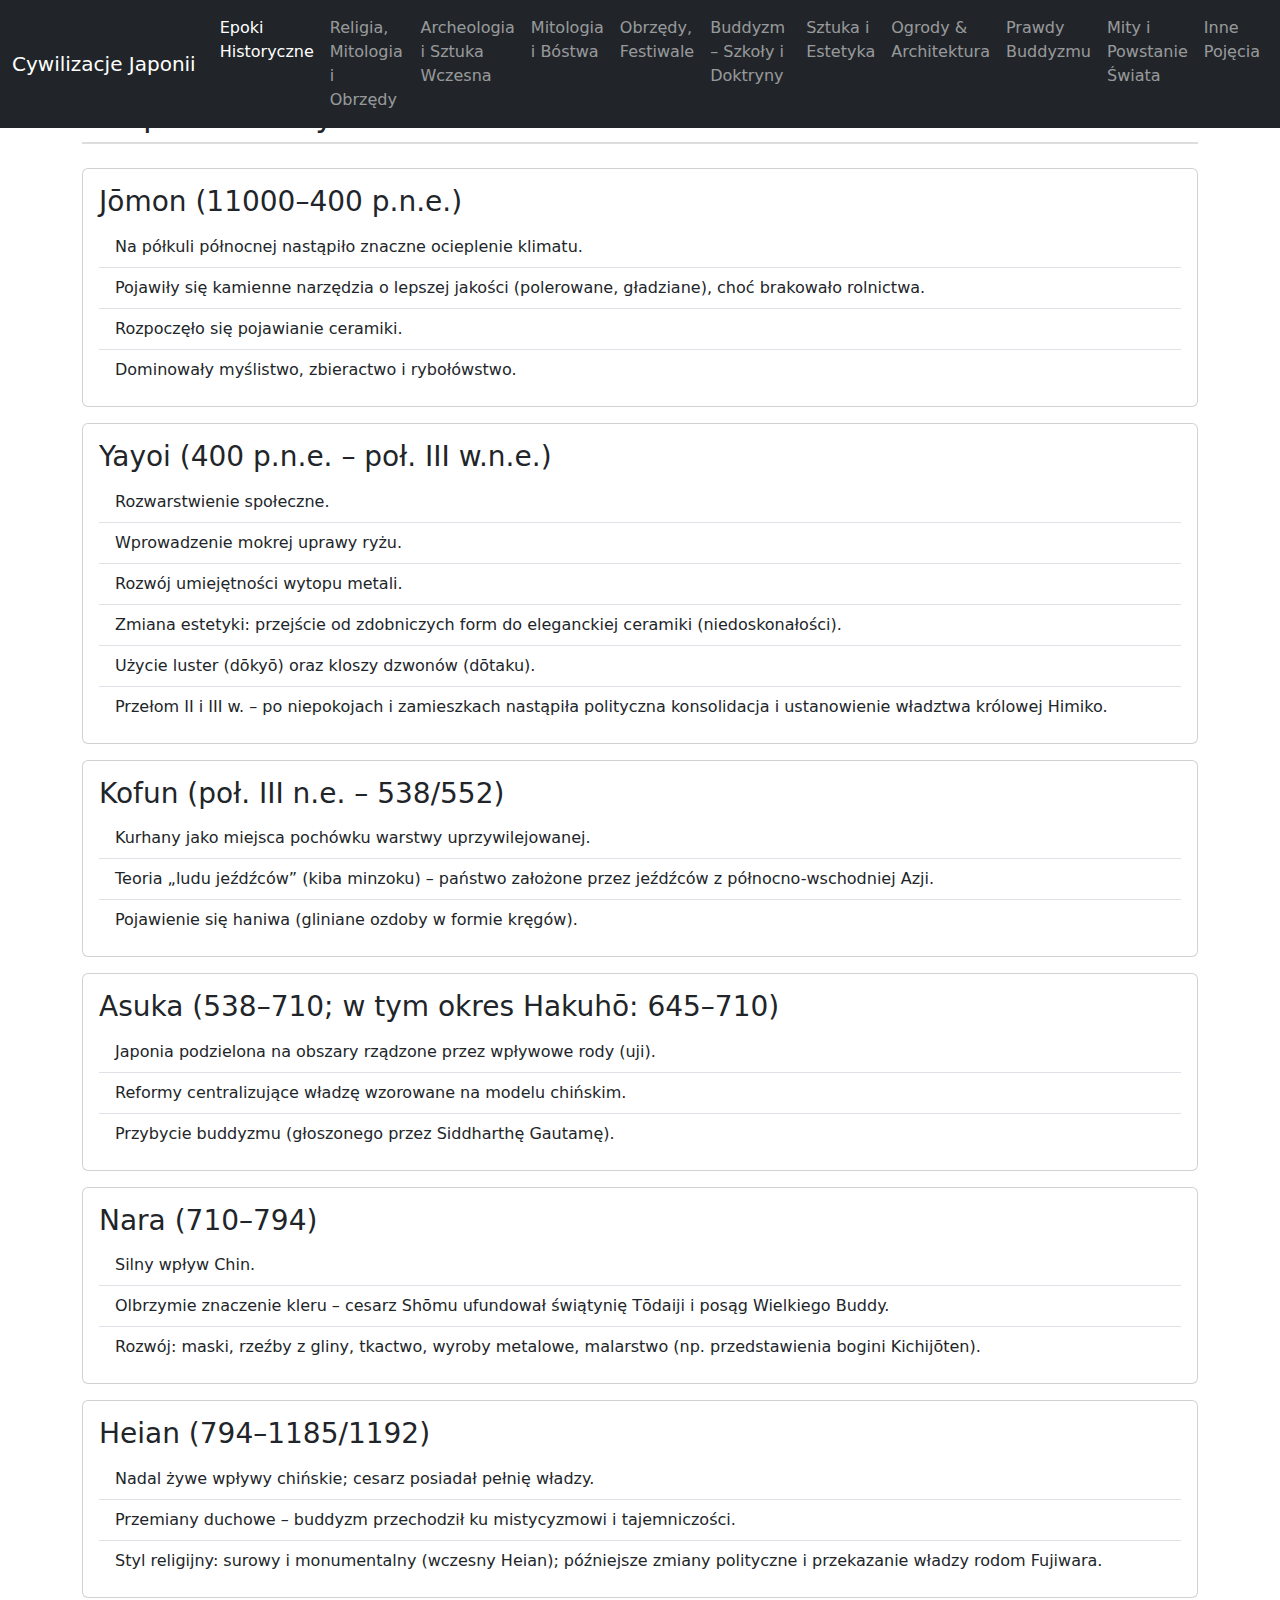
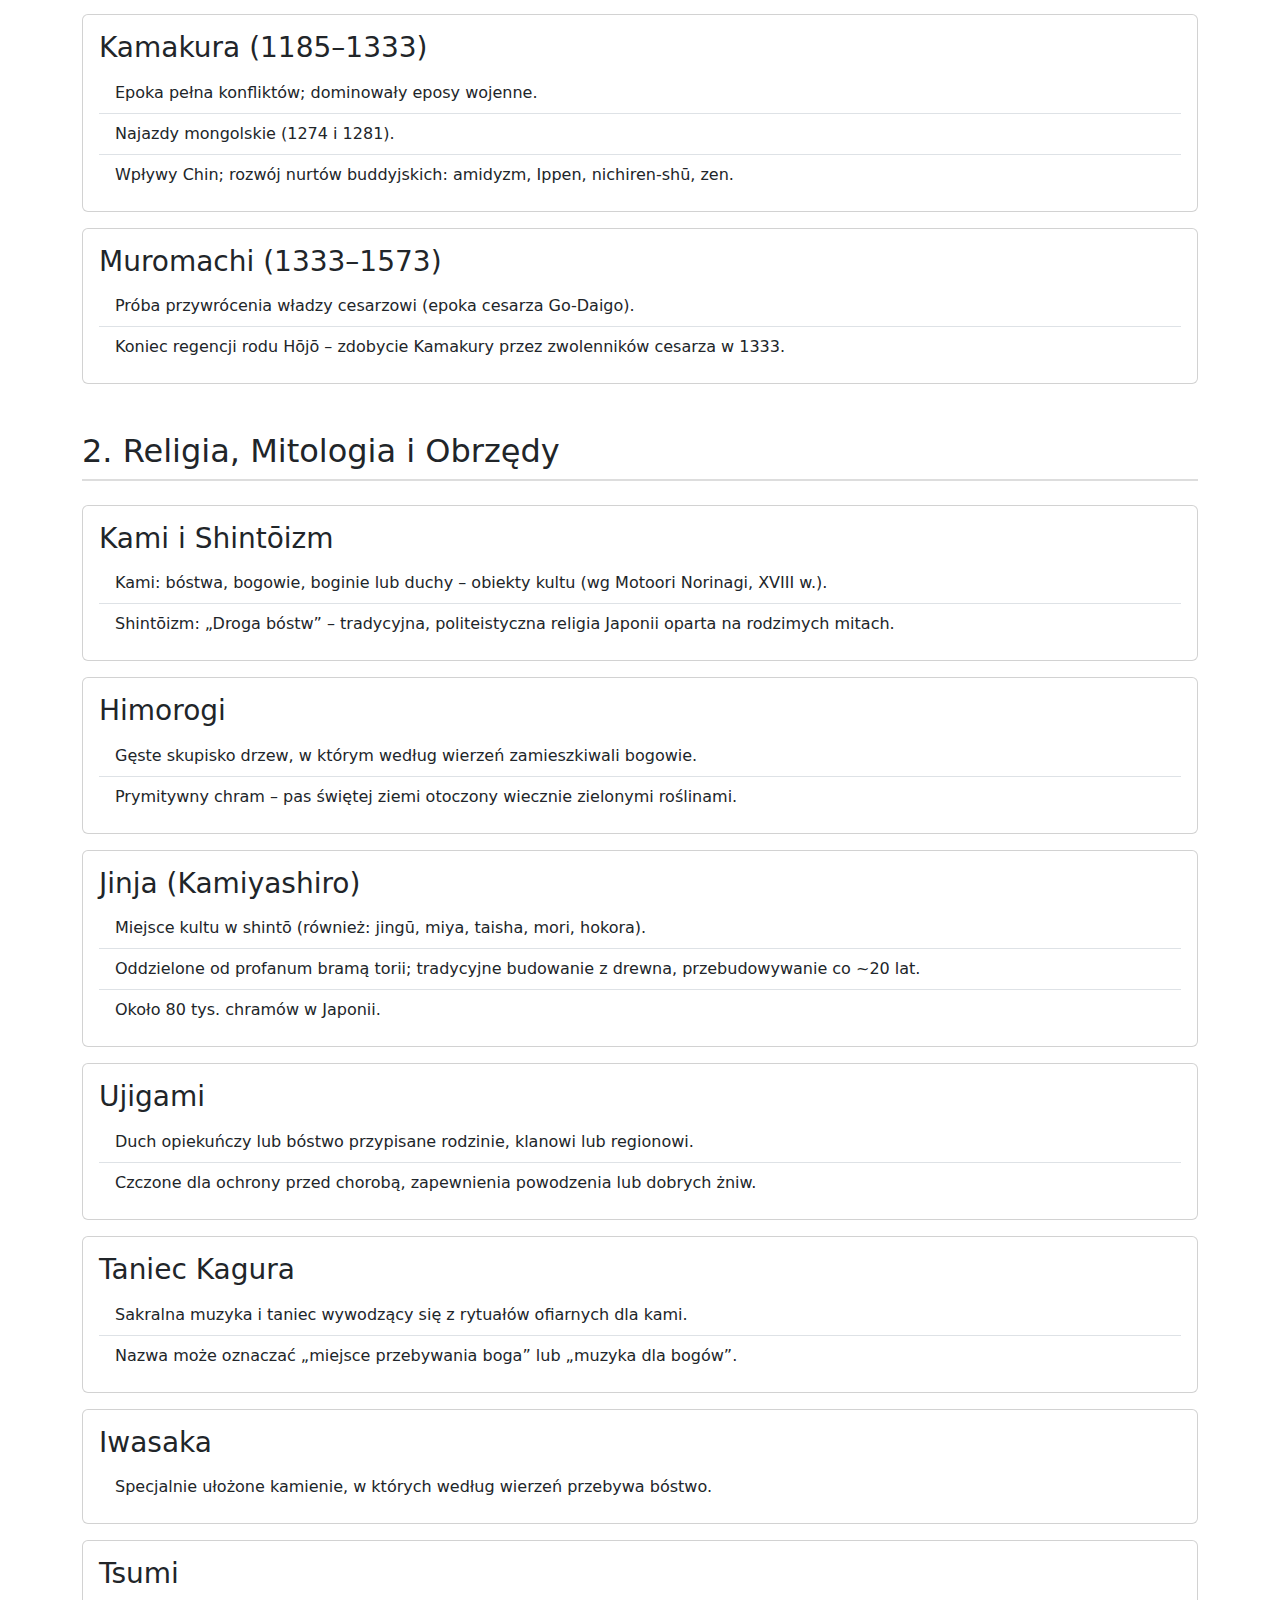
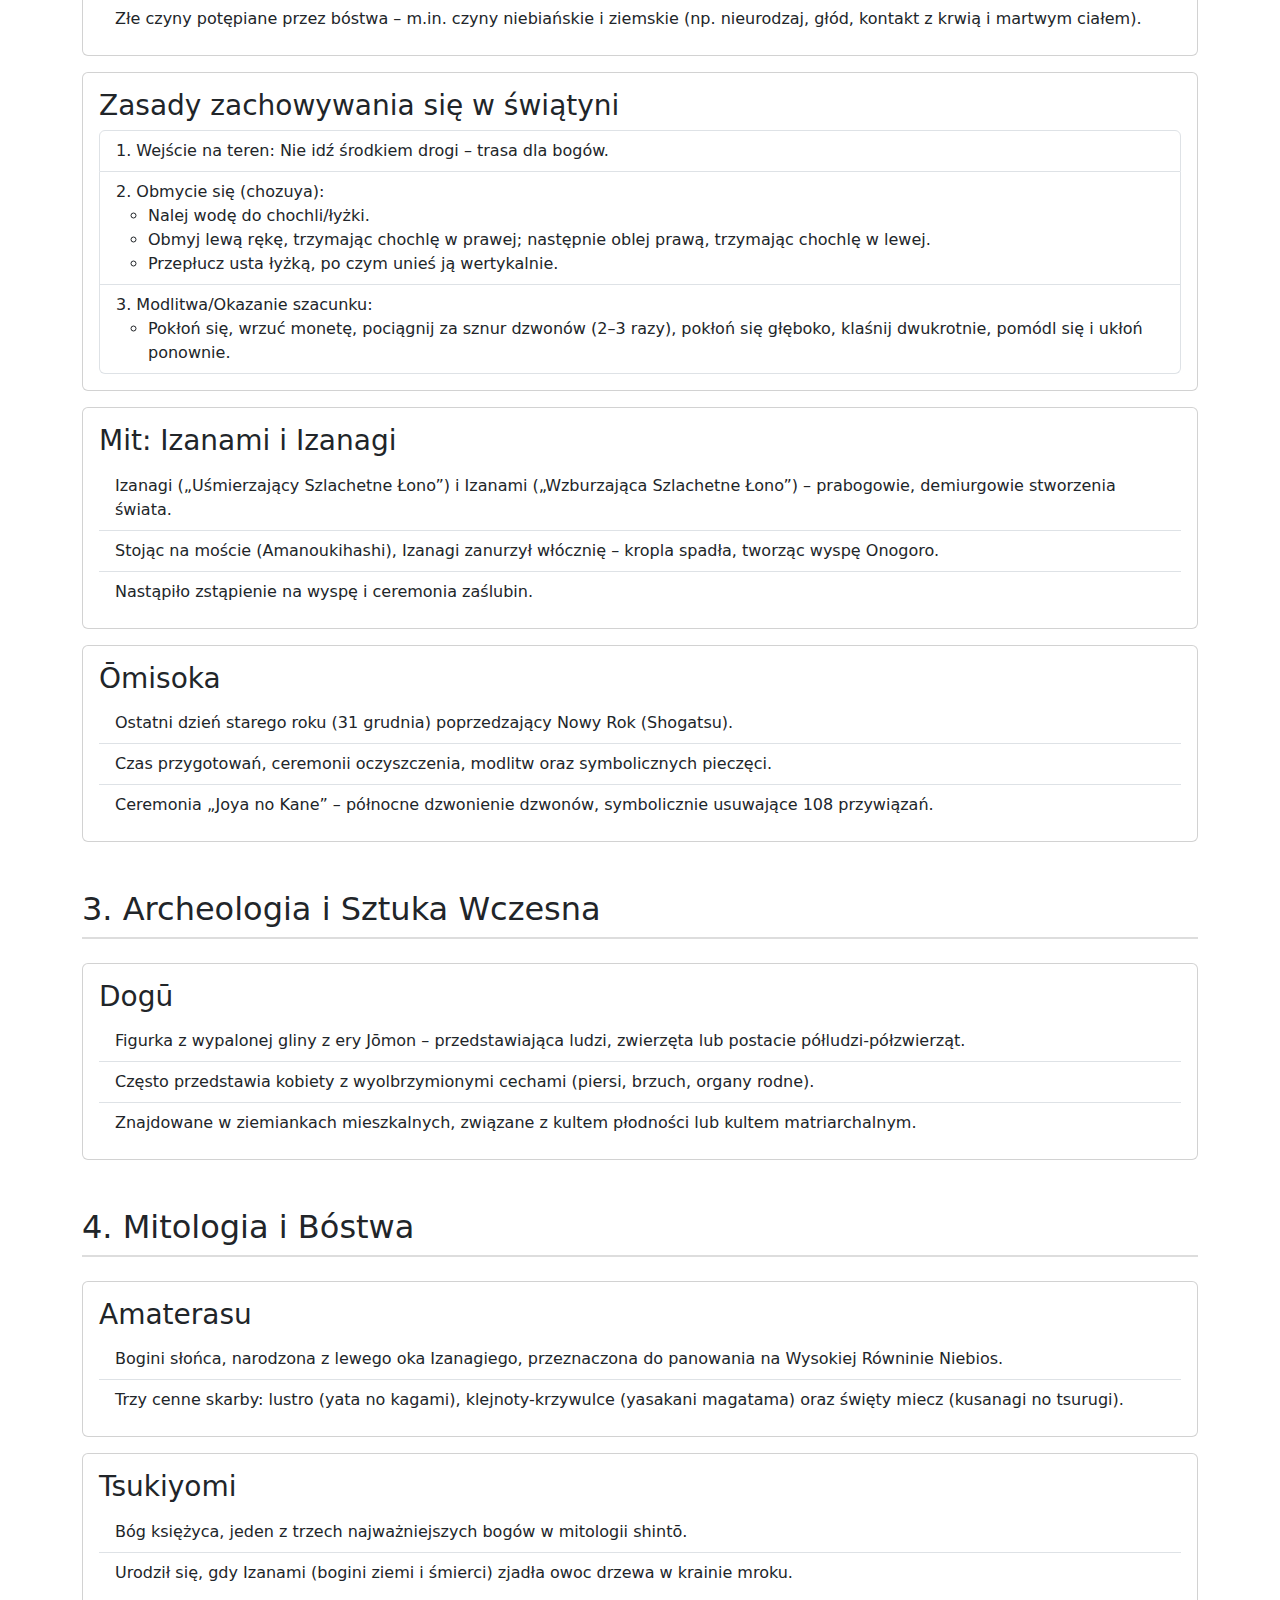
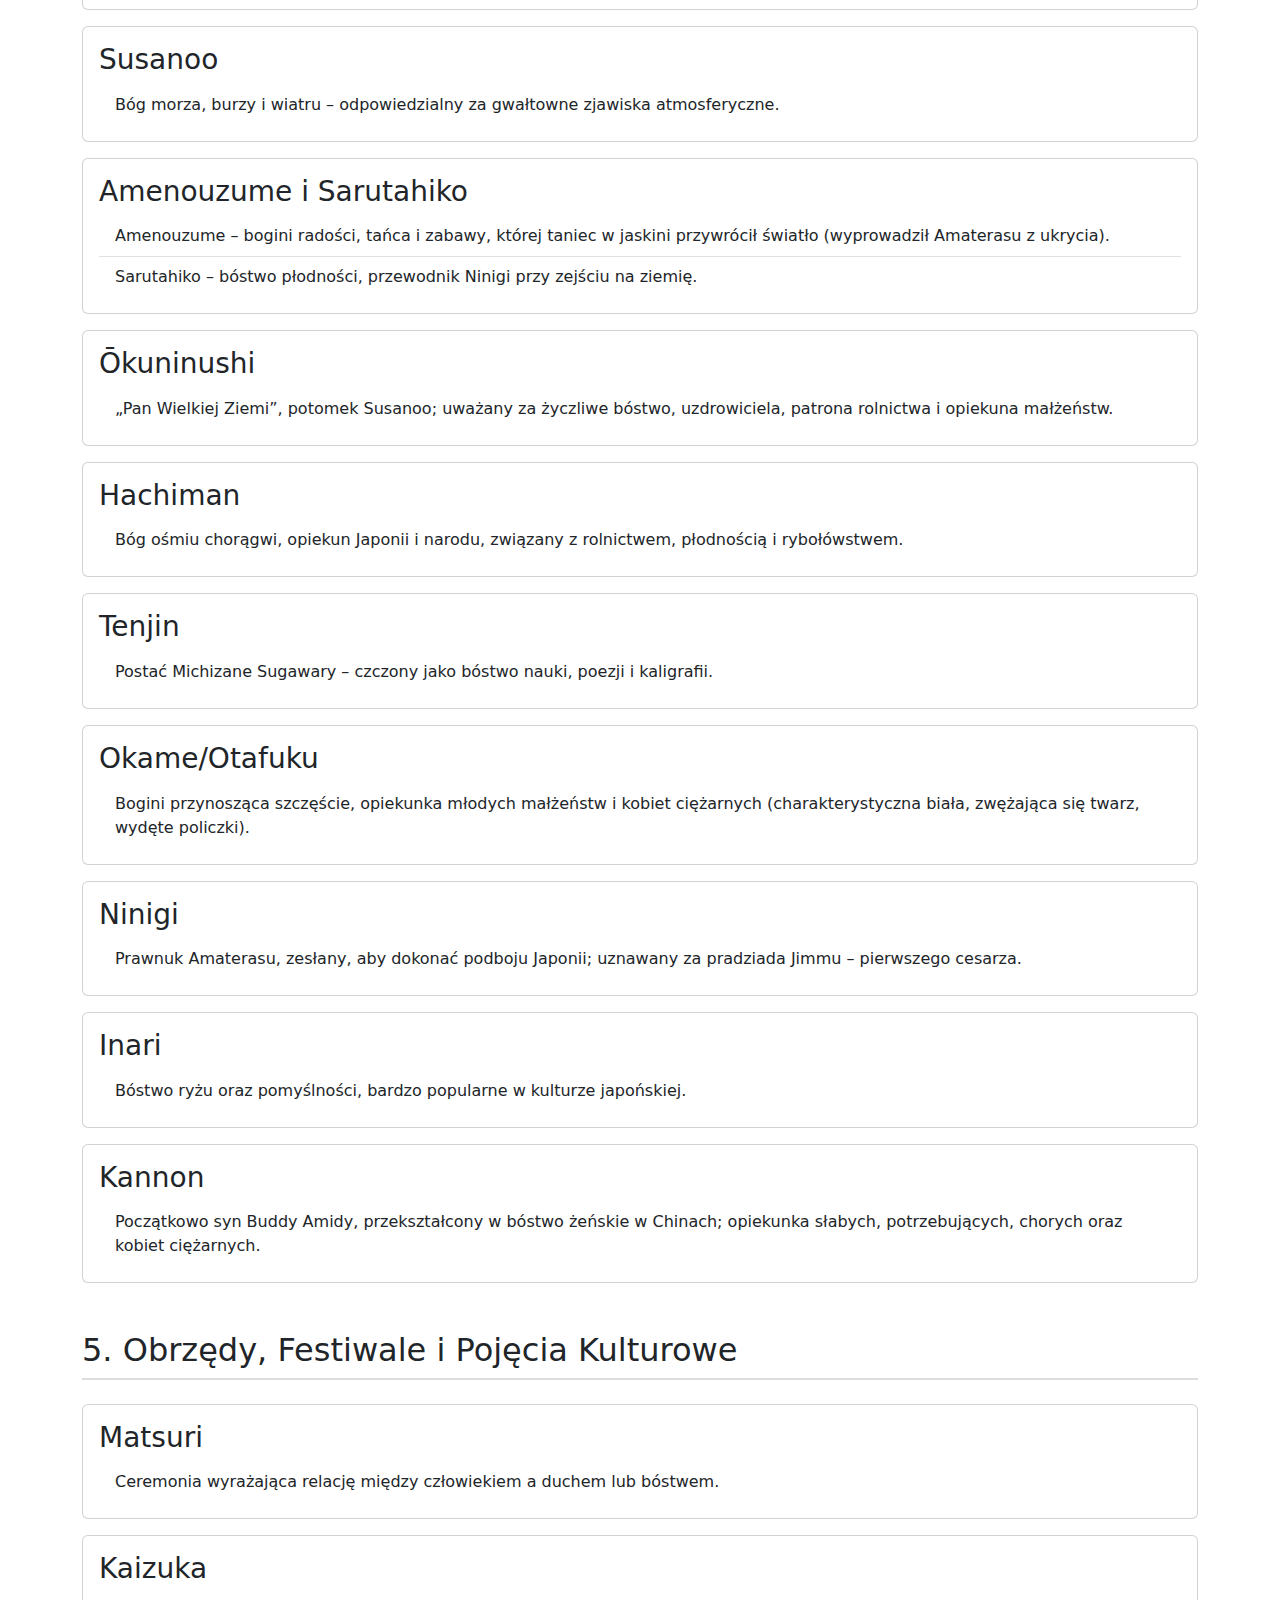
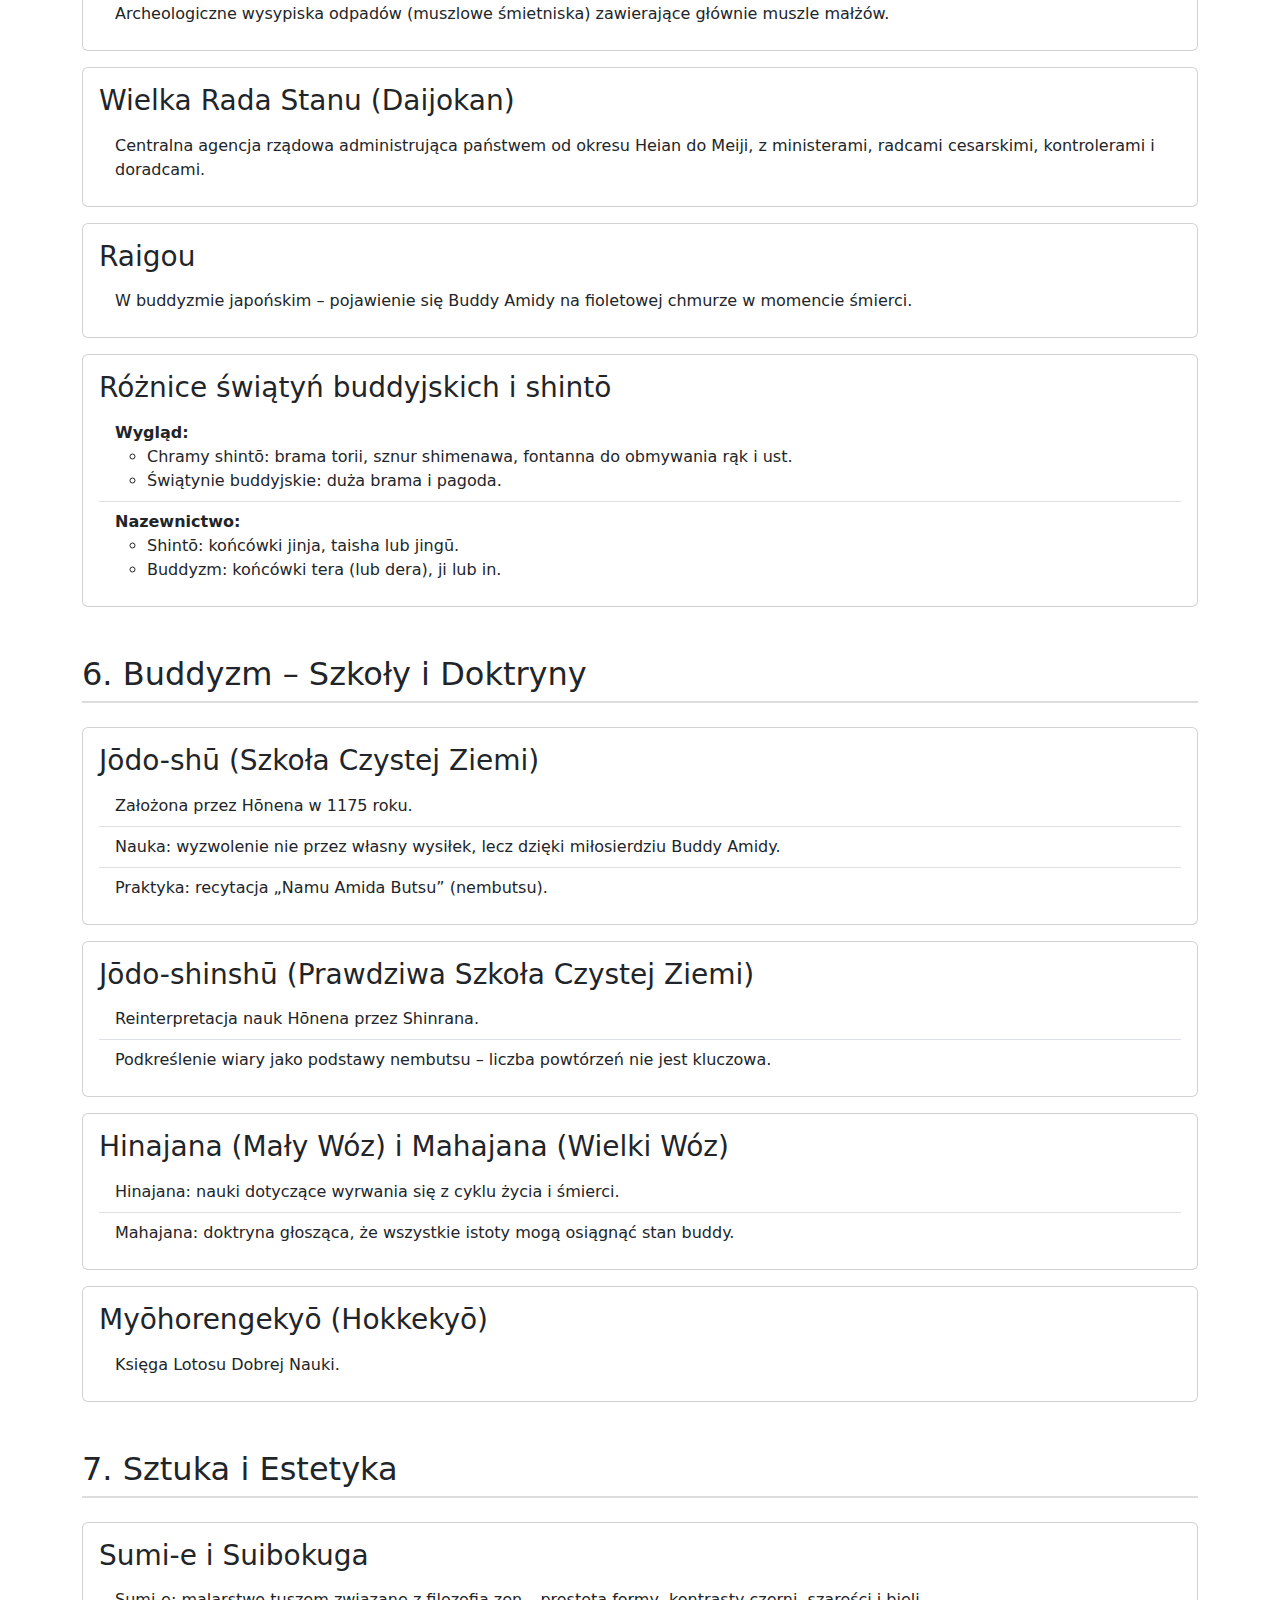
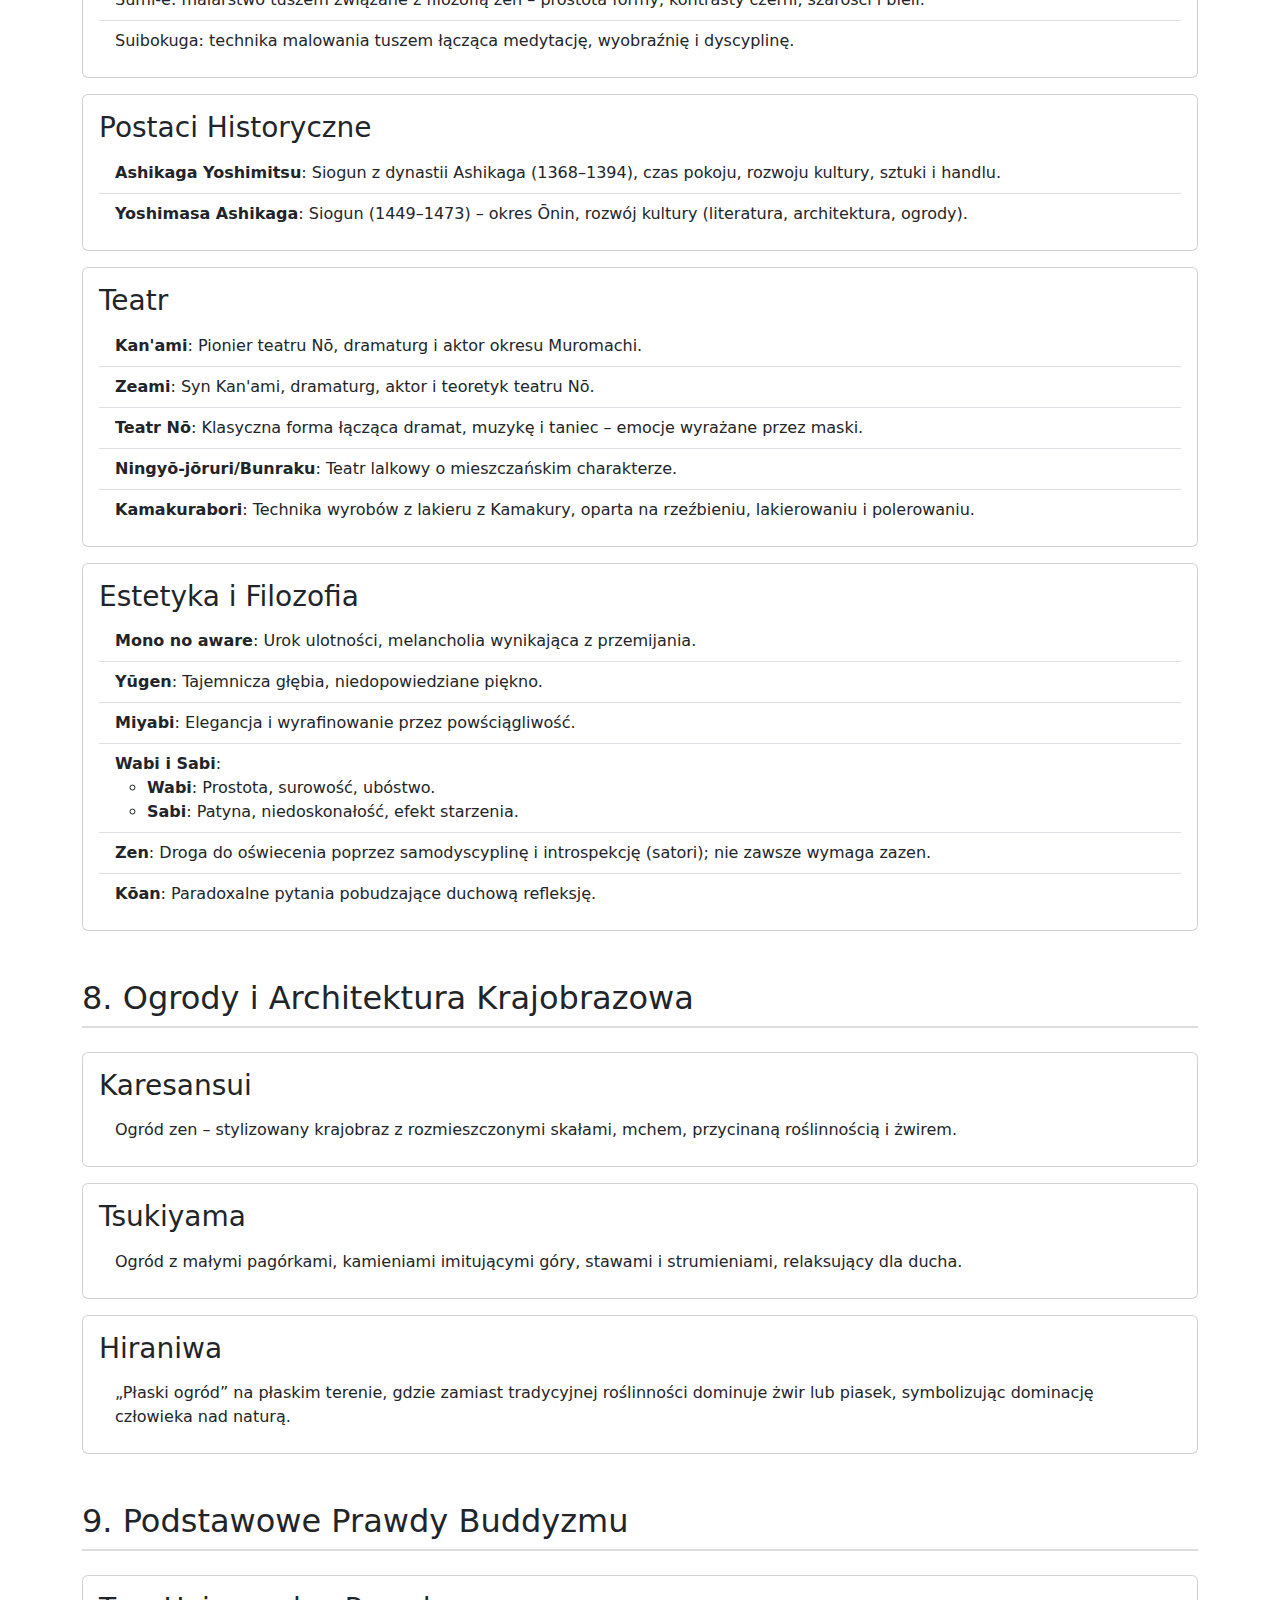
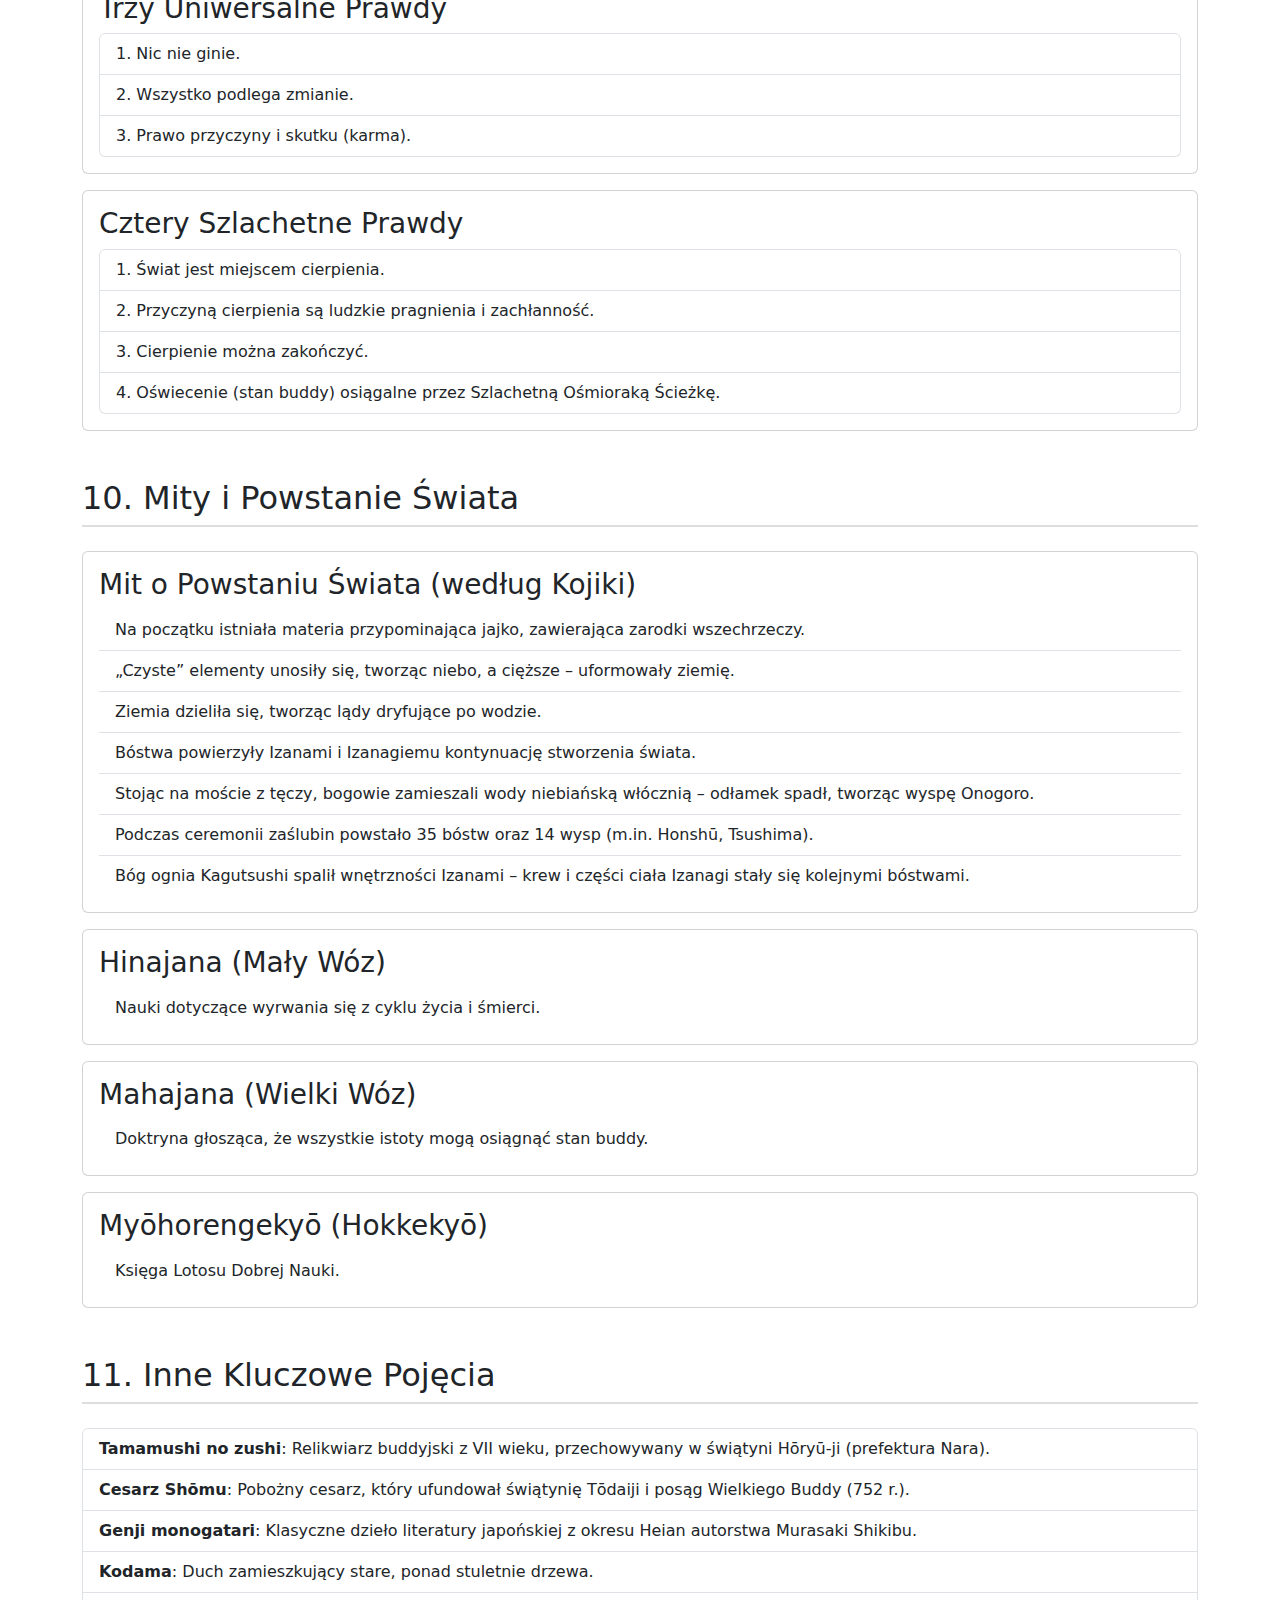
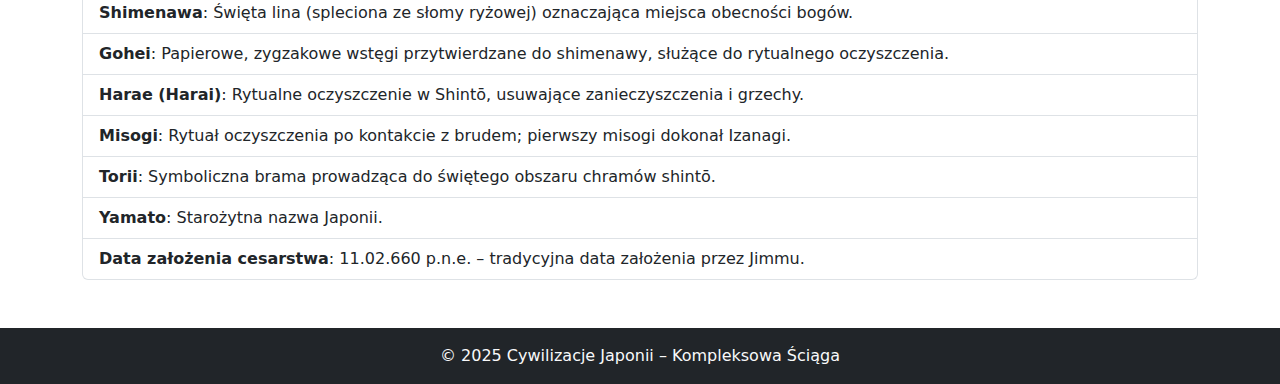
==== commit 0fa84697: "Poprawka" ====
--- a/index.html
+++ b/index.html
@@ -935,7 +935,7 @@
 
         <div class="card mb-3" id="mit-powstania">
           <div class="card-body">
-            <h3 class="card-title">Mit o Powstaniu Świata (według Kyūjiki)</h3>
+            <h3 class="card-title">Mit o Powstaniu Świata (według Kojiki)</h3>
             <ul class="list-group list-group-flush">
               <li class="list-group-item">
                 Na początku istniała materia przypominająca jajko, zawierająca
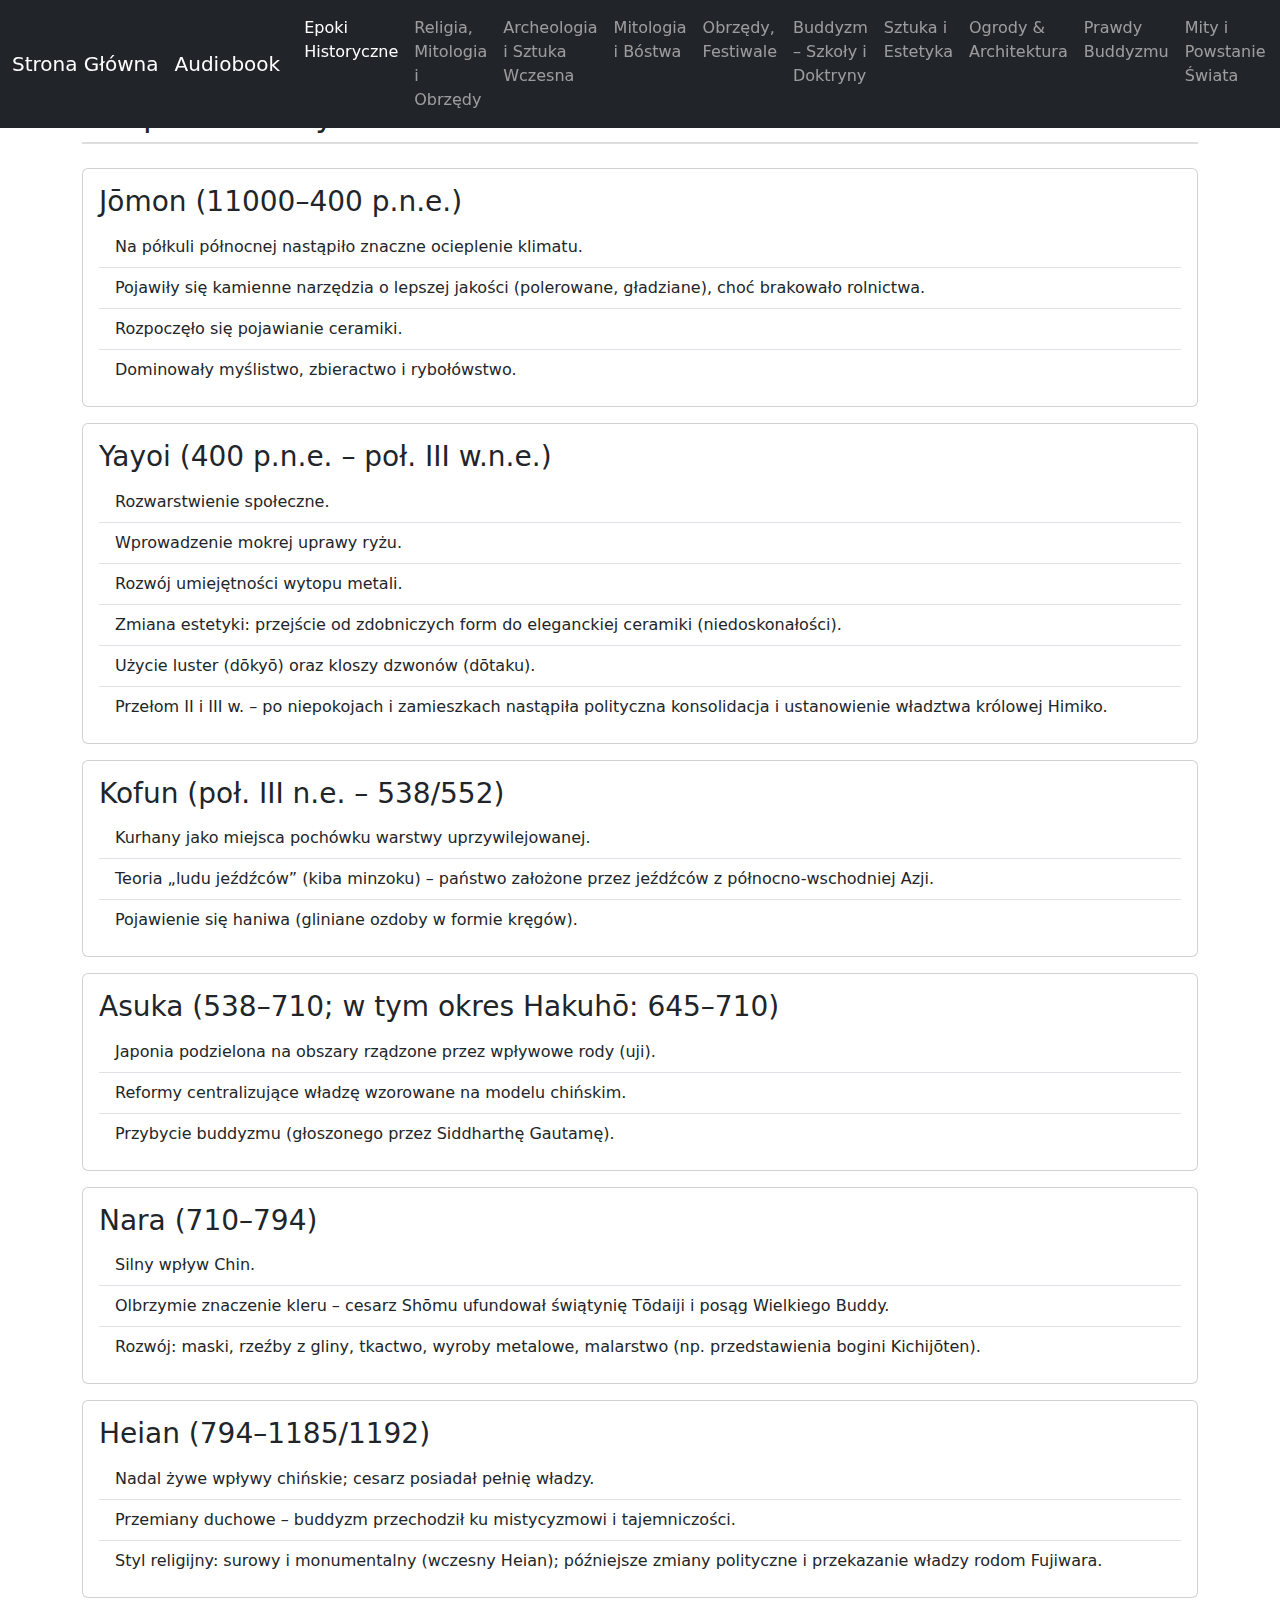
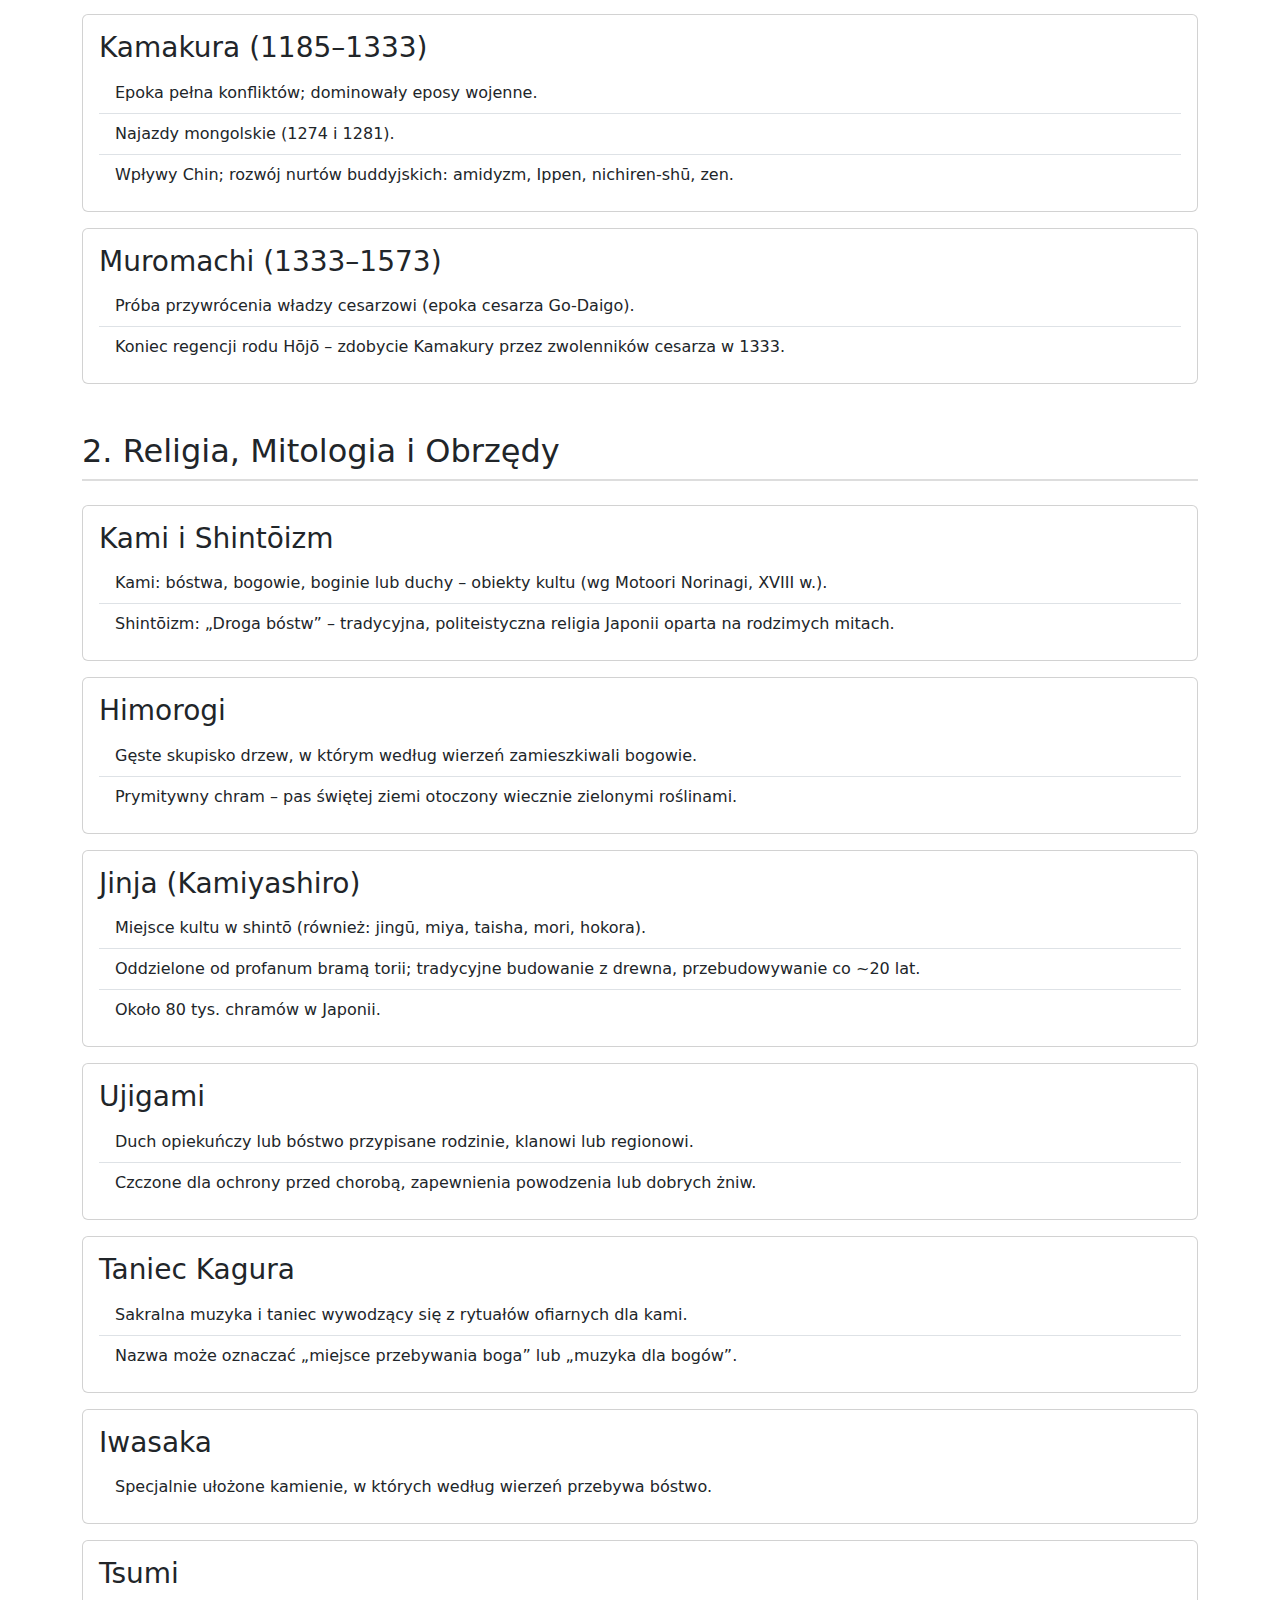
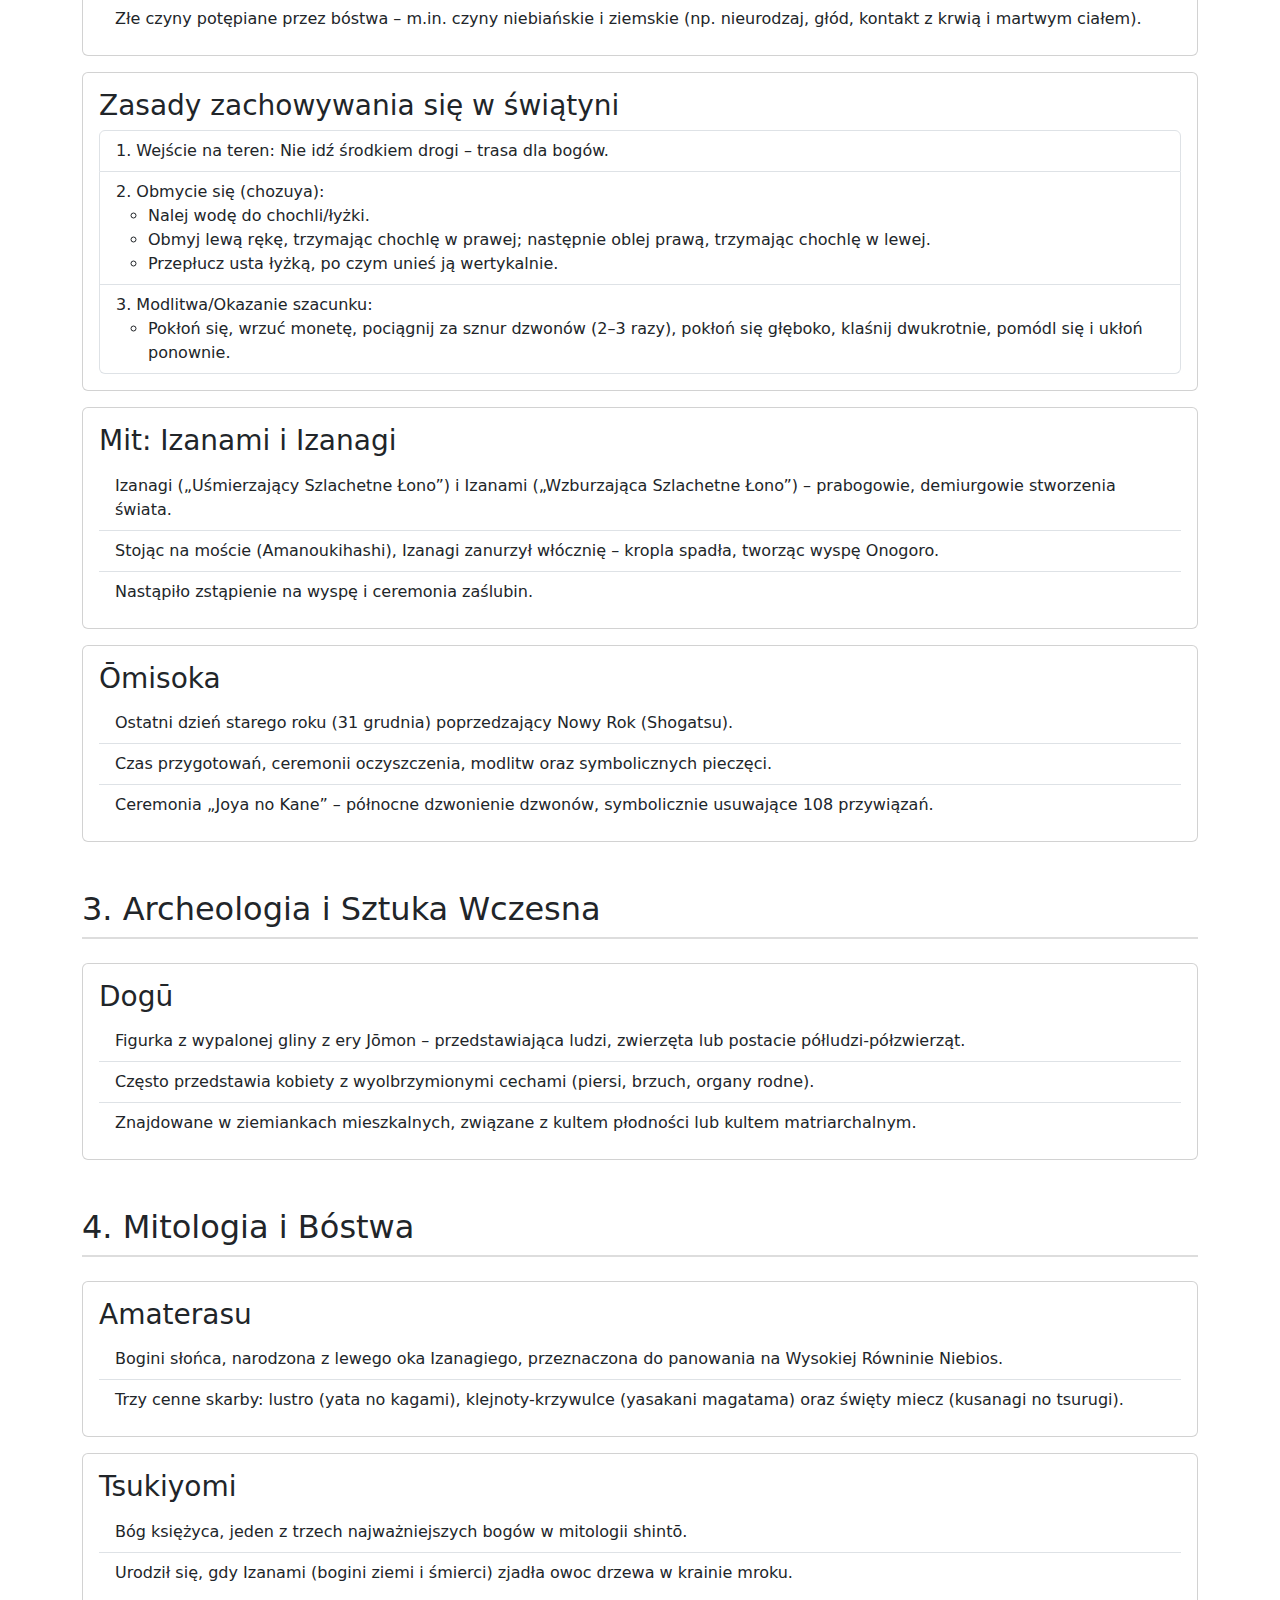
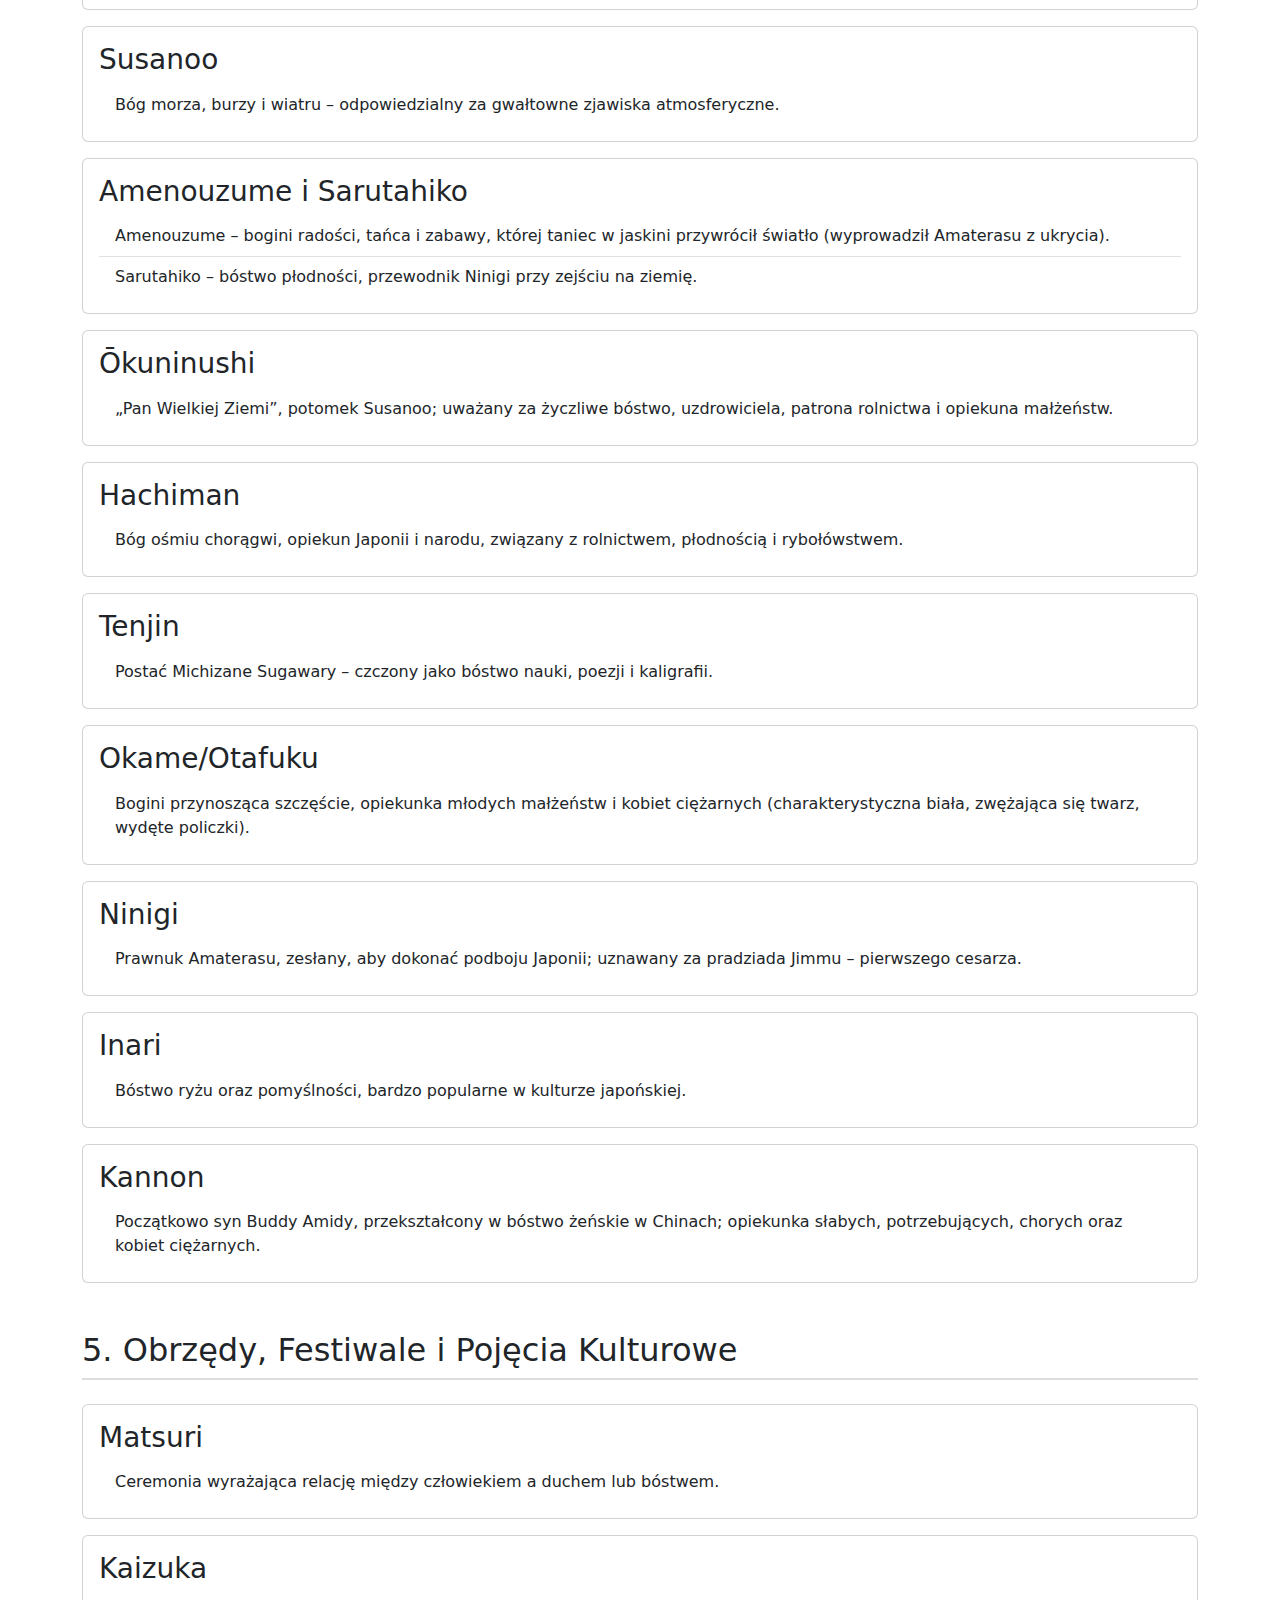
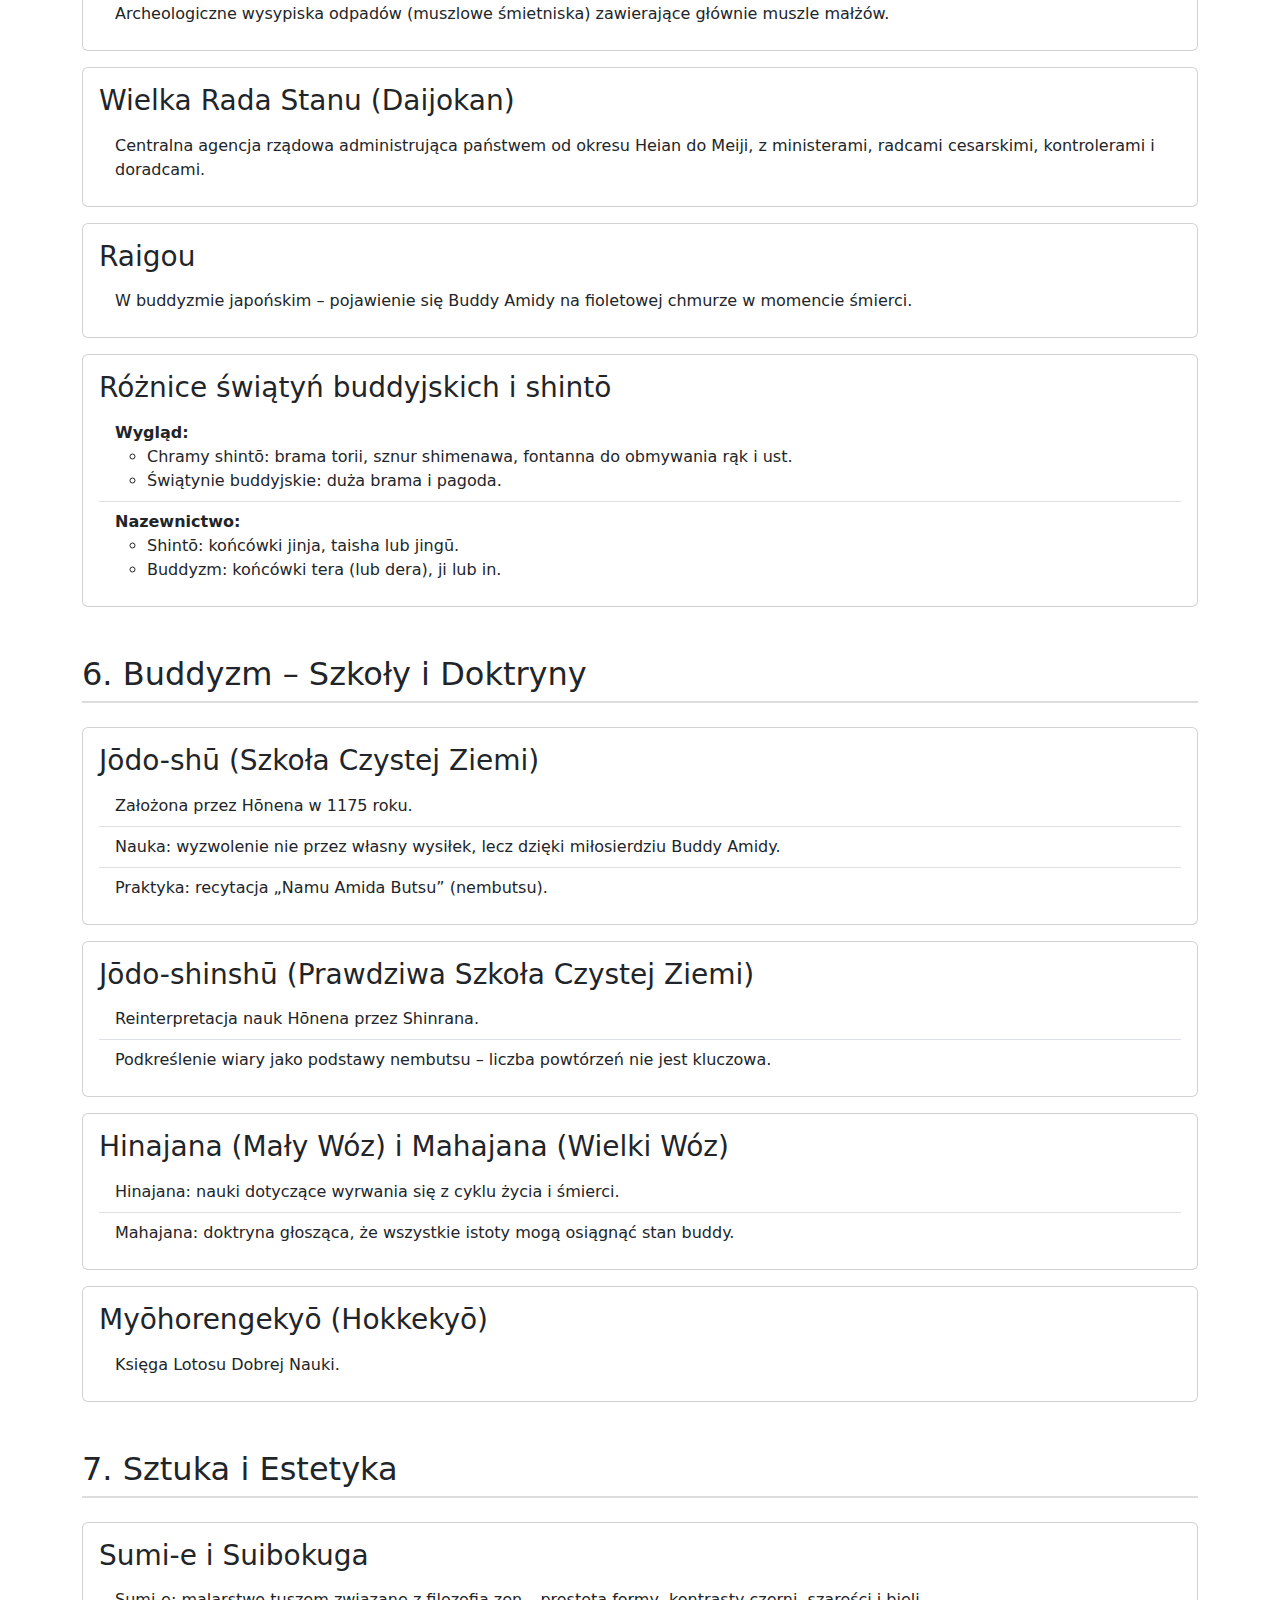
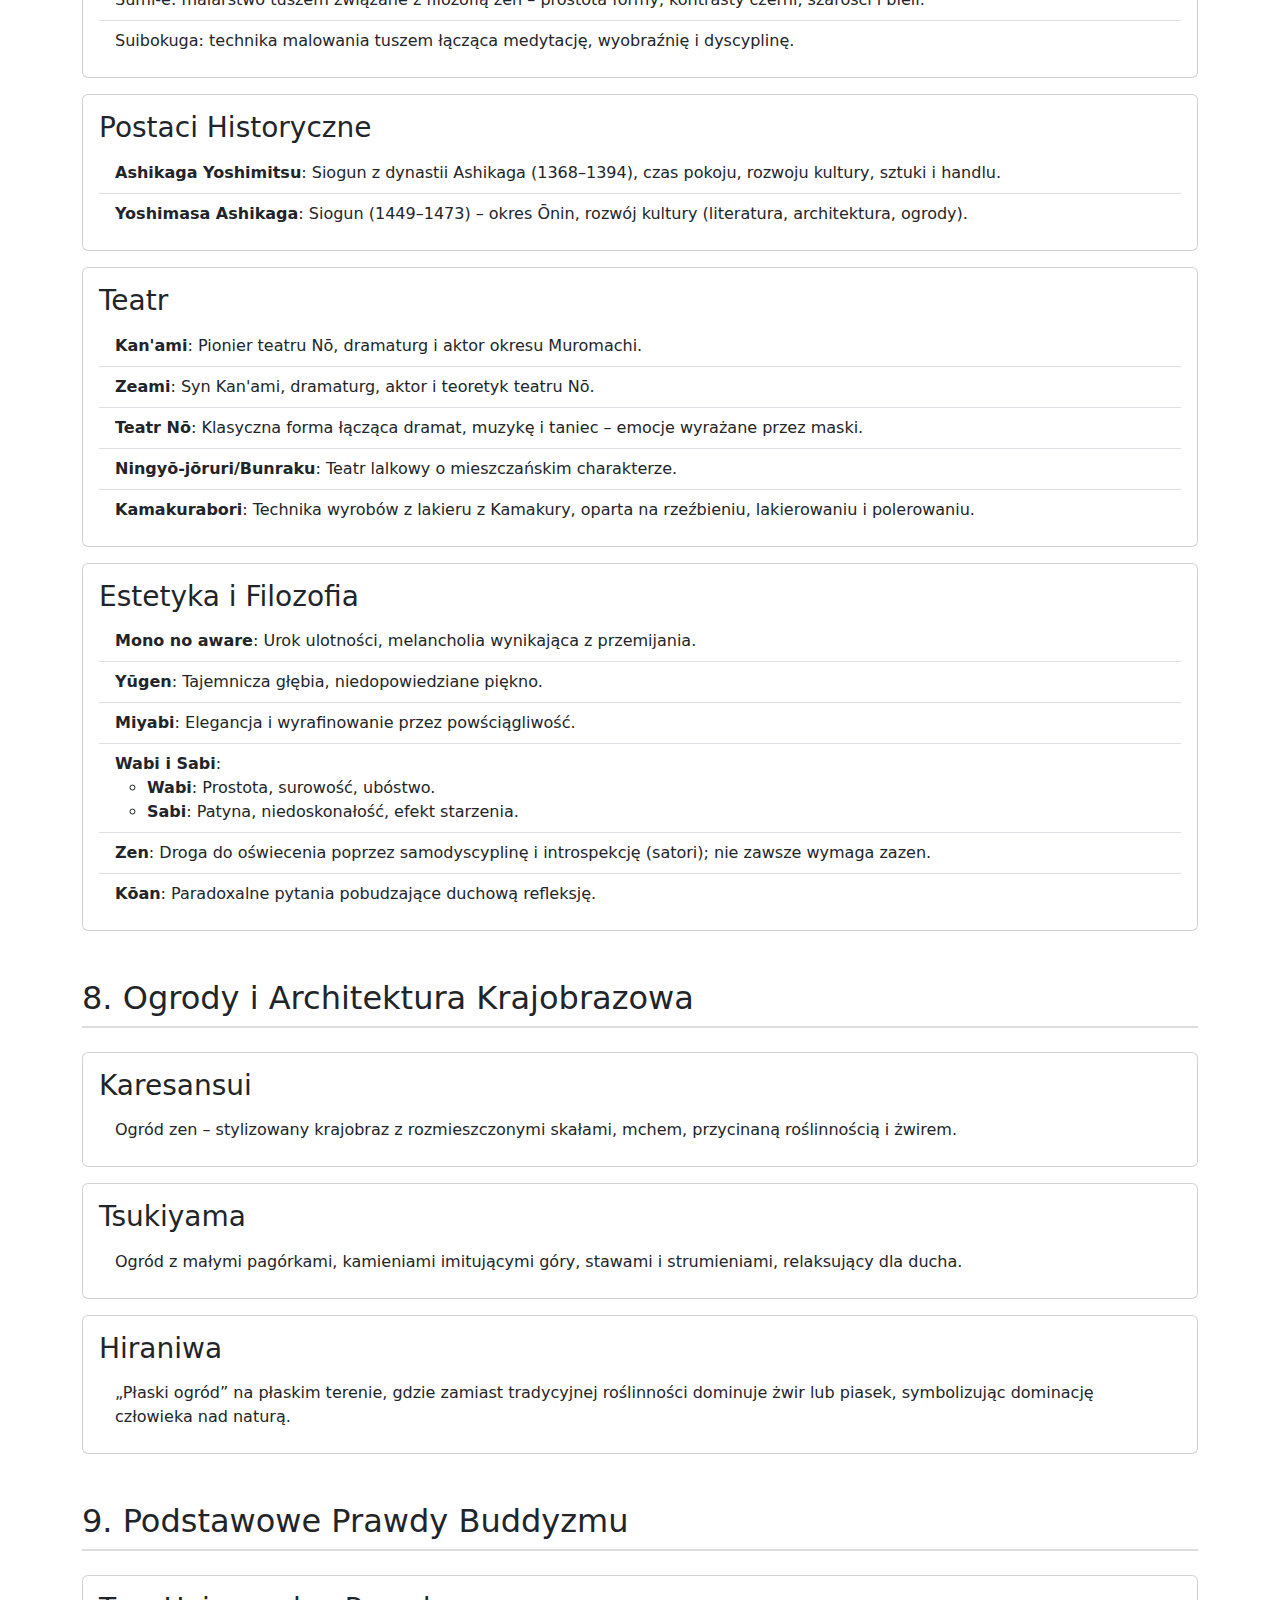
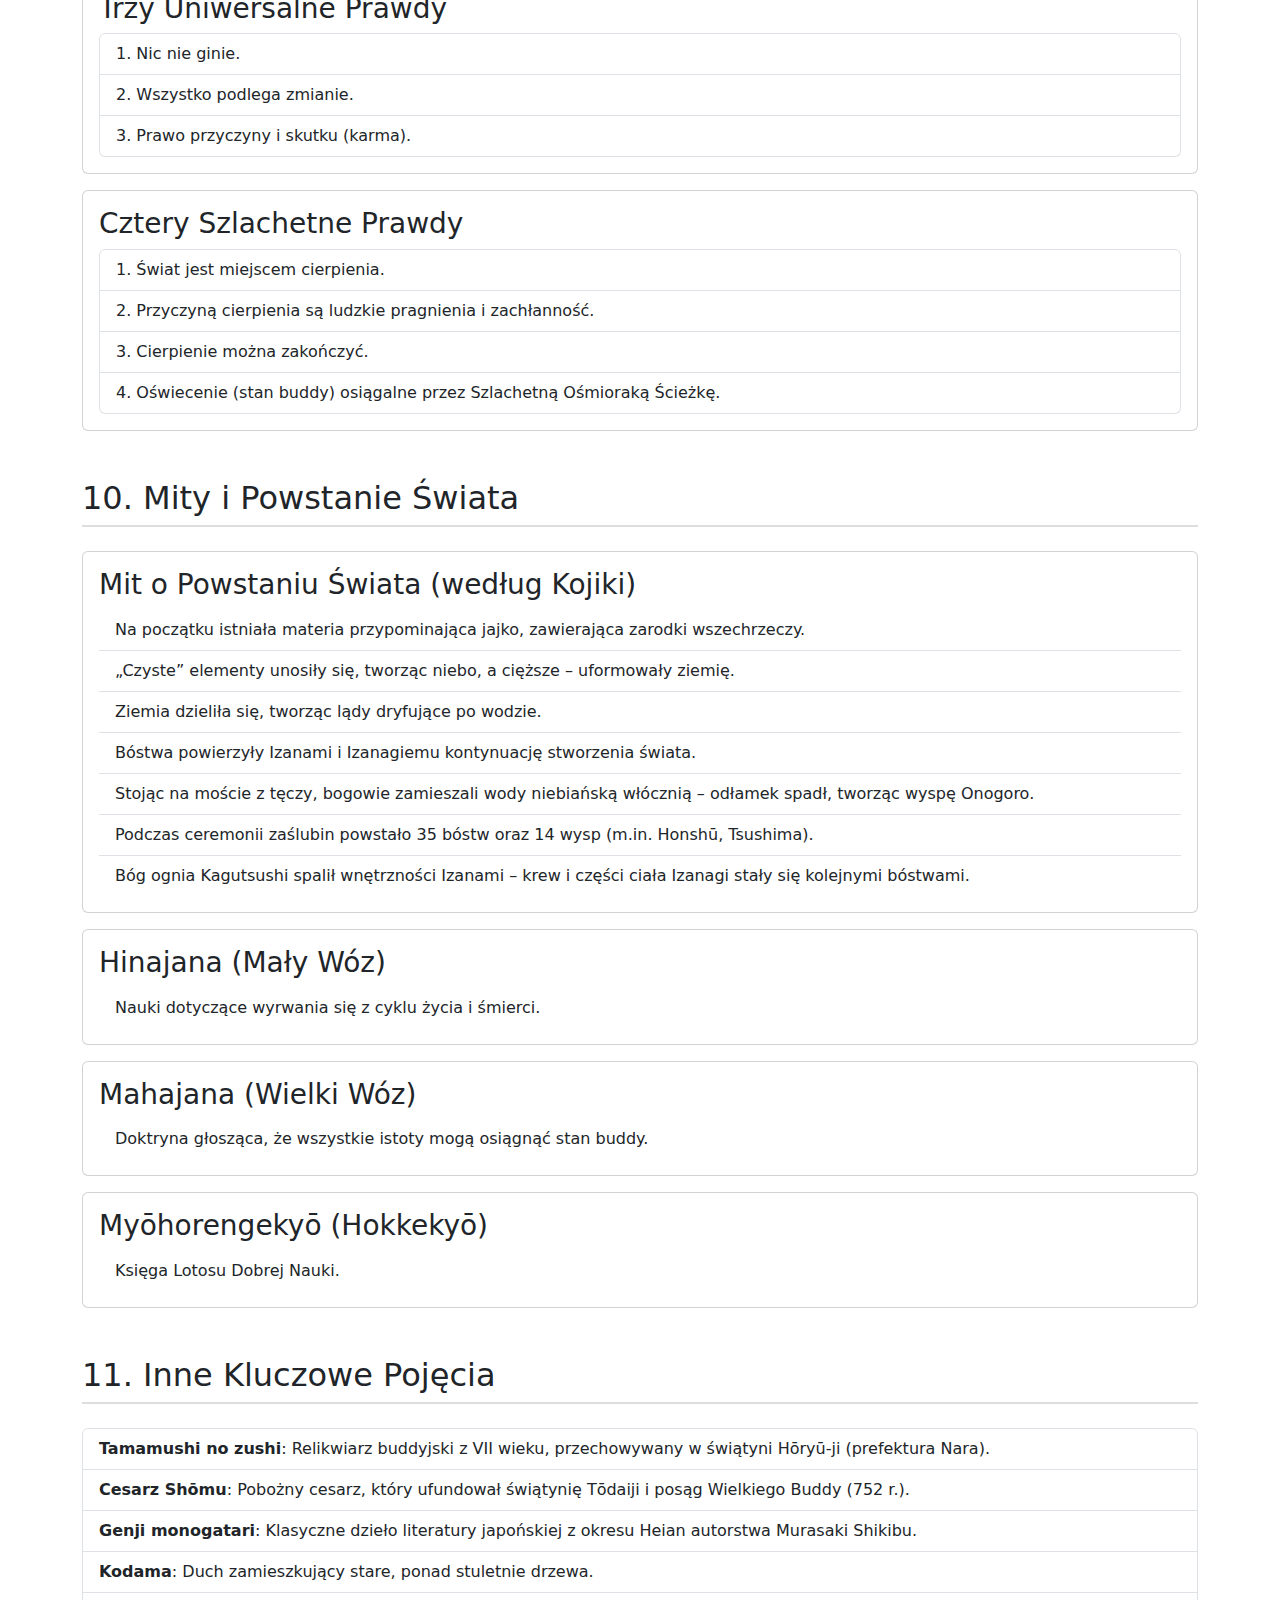
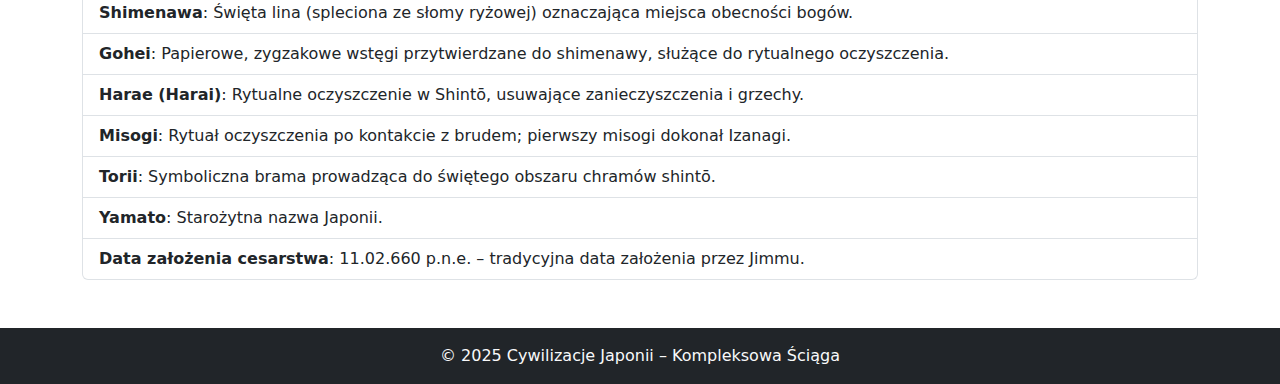
==== commit 2e5d9a5d: "Dodanie audiobooka" ====
--- a/index.html
+++ b/index.html
@@ -5,10 +5,7 @@
     <meta name="viewport" content="width=device-width, initial-scale=1" />
     <title>Cywilizacje Japonii – Kompleksowa Ściąga</title>
     <!-- Bootstrap CSS -->
-    <link
-      href="https://cdn.jsdelivr.net/npm/bootstrap@5.3.0/dist/css/bootstrap.min.css"
-      rel="stylesheet"
-    />
+    <link rel="stylesheet" href="css/bootstrap.min.css" />
     <!-- Custom CSS -->
     <link rel="stylesheet" href="style.css" />
   </head>
@@ -21,7 +18,8 @@
     <!-- Nawigacja -->
     <nav class="navbar navbar-expand-lg navbar-dark bg-dark fixed-top">
       <div class="container-fluid">
-        <a class="navbar-brand" href="#">Cywilizacje Japonii</a>
+        <a class="navbar-brand" href="index.html">Strona Główna</a>
+        <a class="navbar-brand" href="audiobook.html">Audiobook</a>
         <button
           class="navbar-toggler"
           type="button"
@@ -1058,6 +1056,6 @@
     </footer>
 
     <!-- Bootstrap JS bundle -->
-    <script src="https://cdn.jsdelivr.net/npm/bootstrap@5.3.0/dist/js/bootstrap.bundle.min.js"></script>
+    <script src="js/bootstrap.bundle.min.js"></script>
   </body>
 </html>
